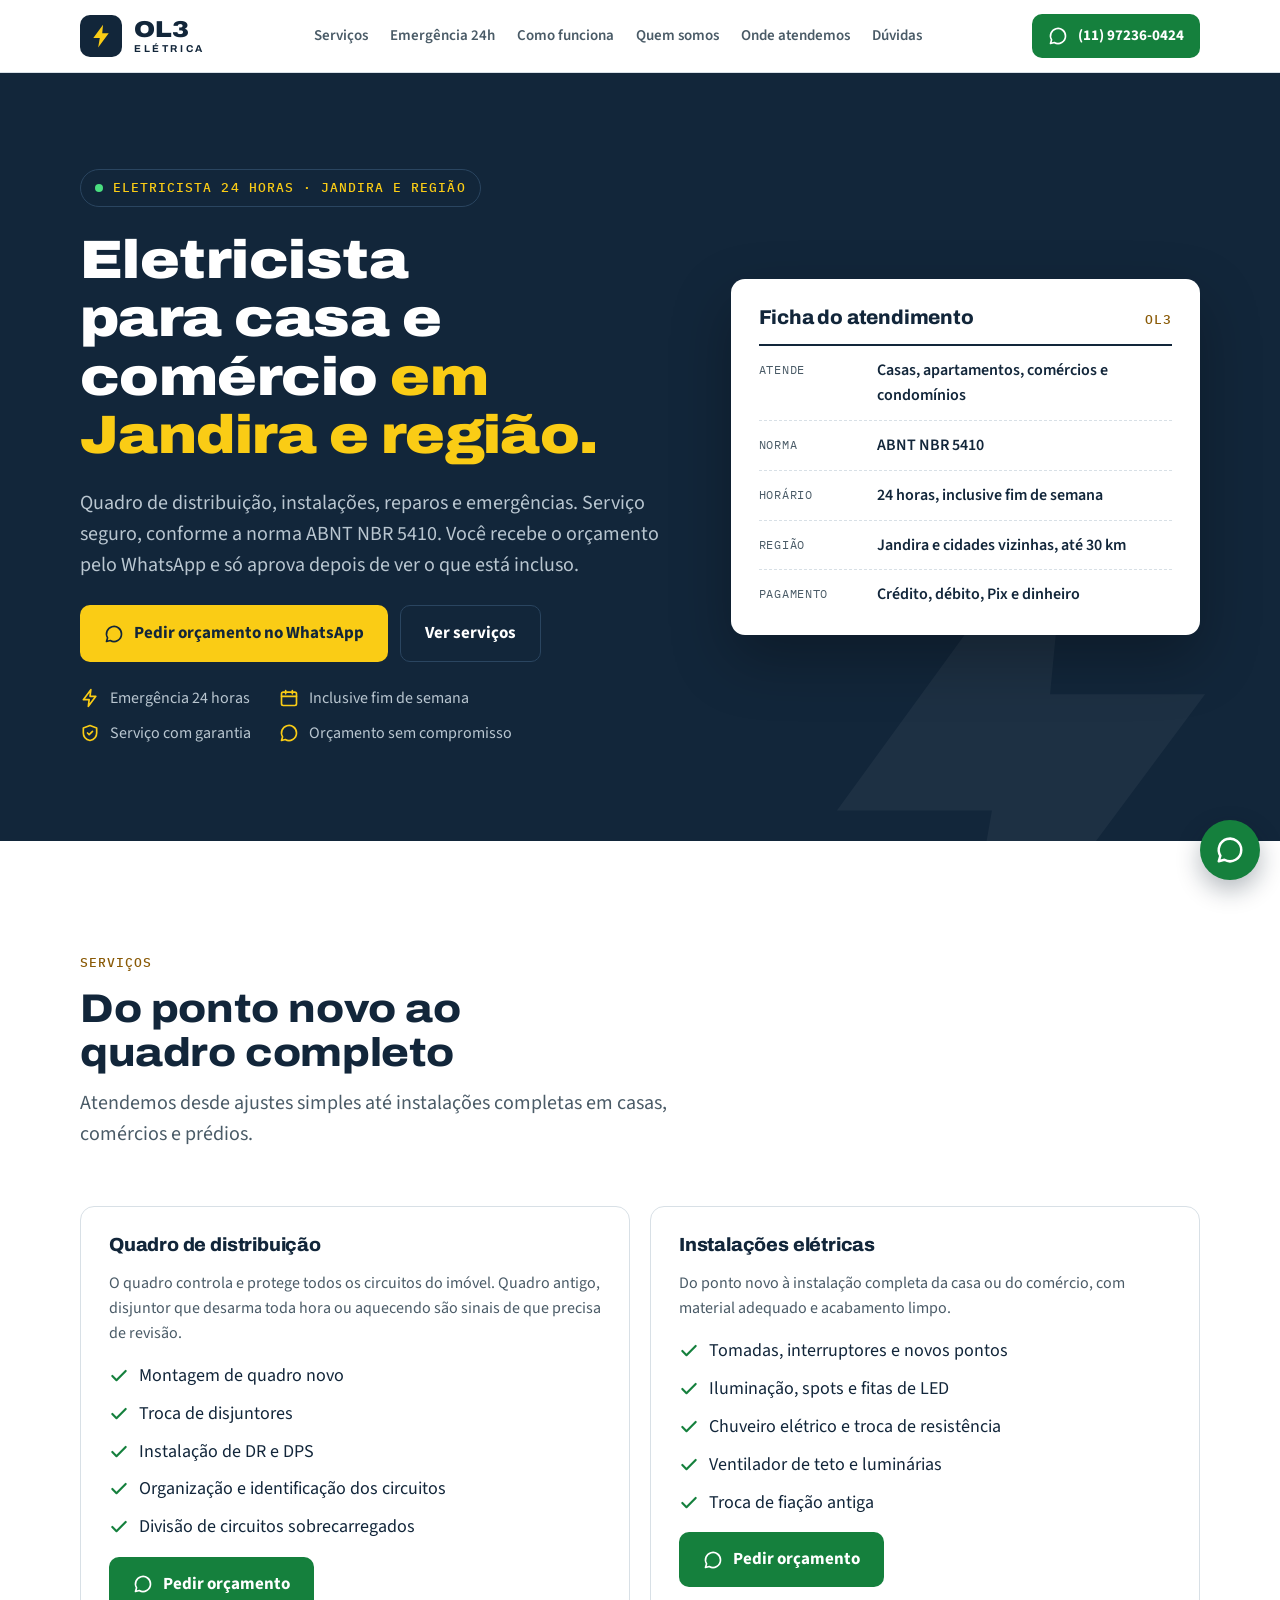
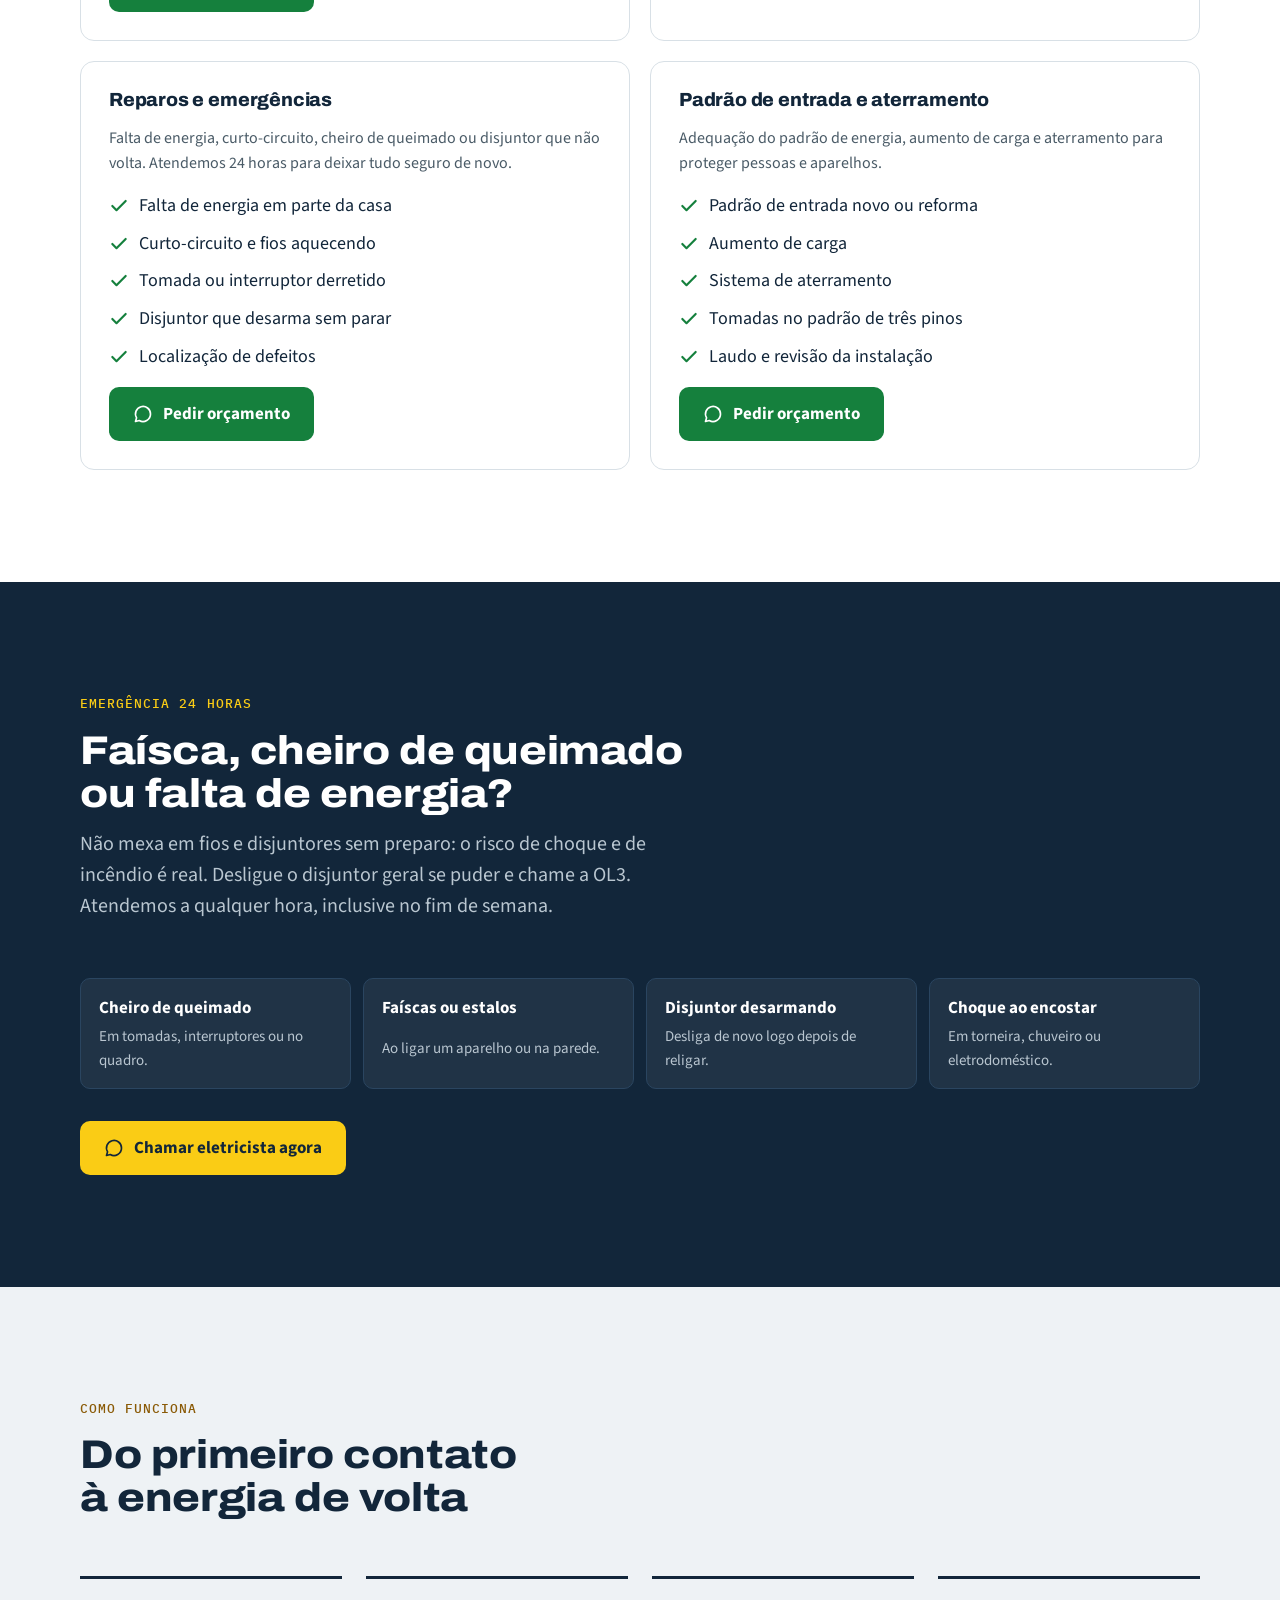
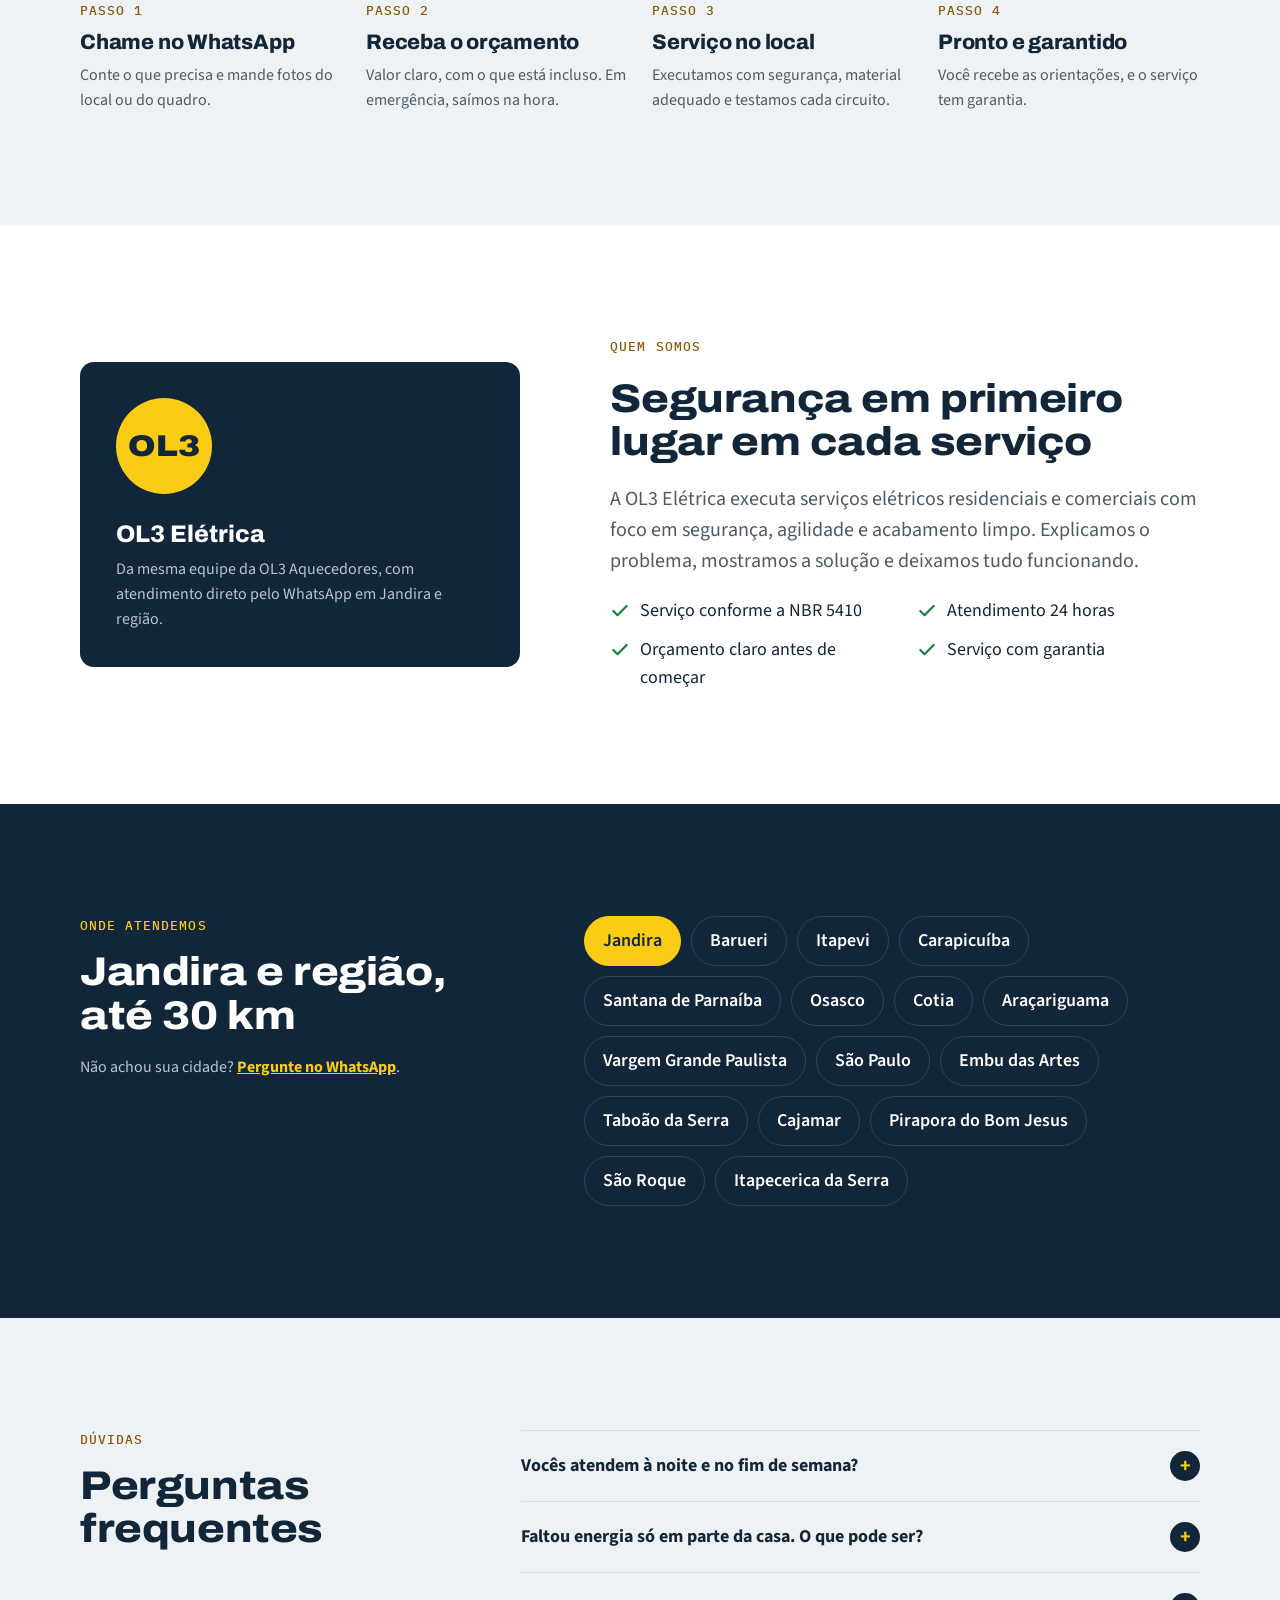
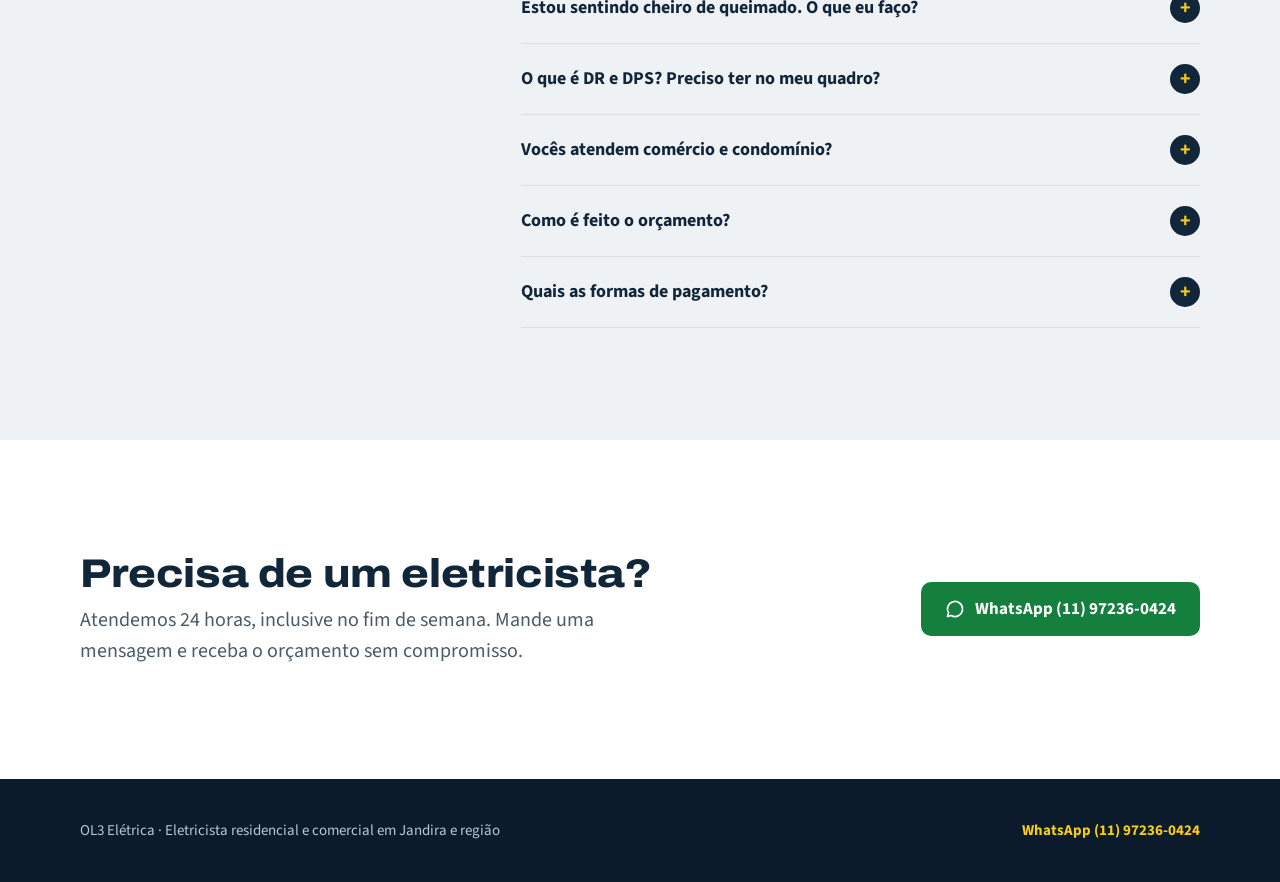
==== index.html @ 916d2ab7 "Site da OL3 Elétrica: página de vendas e páginas por cidade Site estático gerado por scripts/gerar_s" ====
<!doctype html>
<html lang="pt-BR">
<head>
<meta charset="utf-8">
<meta name="viewport" content="width=device-width, initial-scale=1, viewport-fit=cover">
<title>Eletricista 24h em Jandira e Região | OL3 Elétrica</title>
<meta name="description" content="Eletricista em Jandira, Barueri, Itapevi, Osasco, Cotia e região. Quadro de distribuição, instalações, reparos e emergência 24h, inclusive fim de semana. Orçamento no WhatsApp.">
<link rel="canonical" href="https://ol3-eletrica.vercel.app/">
<meta property="og:title" content="OL3 Elétrica: eletricista 24h em Jandira e região">
<meta property="og:description" content="Eletricista em Jandira, Barueri, Itapevi, Osasco, Cotia e região. Quadro de distribuição, instalações, reparos e emergência 24h, inclusive fim de semana. Orçamento no WhatsApp.">
<meta property="og:type" content="website">
<meta property="og:url" content="https://ol3-eletrica.vercel.app/">
<meta property="og:image" content="https://ol3-eletrica.vercel.app/assets/og-image.jpg">
<meta property="og:image:width" content="1200">
<meta property="og:image:height" content="630">
<meta property="og:image:alt" content="OL3 Elétrica: eletricista 24 horas em Jandira e região">
<meta property="og:locale" content="pt_BR">
<meta property="og:site_name" content="OL3 Elétrica">
<meta name="twitter:card" content="summary_large_image">
<meta name="theme-color" content="#12263A">
<link rel="icon" href="favicon.svg" type="image/svg+xml">
<link rel="preconnect" href="https://fonts.googleapis.com">
<link rel="preconnect" href="https://fonts.gstatic.com" crossorigin>
<link rel="stylesheet" href="https://fonts.googleapis.com/css2?family=Archivo:wdth,wght@100,700;100,800;100,900;112,800;112,900&amp;family=IBM+Plex+Mono:wght@500&amp;family=Source+Sans+3:wght@400;600;700&amp;display=swap">
<link rel="stylesheet" href="assets/site.css">
<script type="application/ld+json">
{
  "@context": "https://schema.org",
  "@type": "Electrician",
  "@id": "https://ol3-eletrica.vercel.app/#empresa",
  "name": "OL3 Elétrica",
  "description": "Eletricista 24 horas em Jandira e região: quadro de distribuição, instalações, reparos, padrão de entrada e aterramento, conforme a ABNT NBR 5410.",
  "url": "https://ol3-eletrica.vercel.app/",
  "logo": "https://ol3-eletrica.vercel.app/favicon.svg",
  "image": "https://ol3-eletrica.vercel.app/assets/og-image.jpg",
  "telephone": "+55-11-97236-0424",
  "address": {
    "@type": "PostalAddress",
    "addressLocality": "Jandira",
    "addressRegion": "SP",
    "addressCountry": "BR"
  },
  "areaServed": [
    {
      "@type": "City",
      "name": "Jandira"
    },
    {
      "@type": "City",
      "name": "Barueri"
    },
    {
      "@type": "City",
      "name": "Itapevi"
    },
    {
      "@type": "City",
      "name": "Carapicuíba"
    },
    {
      "@type": "City",
      "name": "Santana de Parnaíba"
    },
    {
      "@type": "City",
      "name": "Osasco"
    },
    {
      "@type": "City",
      "name": "Cotia"
    },
    {
      "@type": "City",
      "name": "Araçariguama"
    },
    {
      "@type": "City",
      "name": "Vargem Grande Paulista"
    },
    {
      "@type": "City",
      "name": "São Paulo"
    },
    {
      "@type": "City",
      "name": "Embu das Artes"
    },
    {
      "@type": "City",
      "name": "Taboão da Serra"
    },
    {
      "@type": "City",
      "name": "Cajamar"
    },
    {
      "@type": "City",
      "name": "Pirapora do Bom Jesus"
    },
    {
      "@type": "City",
      "name": "São Roque"
    },
    {
      "@type": "City",
      "name": "Itapecerica da Serra"
    }
  ],
  "paymentAccepted": "Cartão de crédito, cartão de débito, Pix, dinheiro",
  "openingHoursSpecification": {
    "@type": "OpeningHoursSpecification",
    "dayOfWeek": [
      "Monday",
      "Tuesday",
      "Wednesday",
      "Thursday",
      "Friday",
      "Saturday",
      "Sunday"
    ],
    "opens": "00:00",
    "closes": "23:59"
  },
  "contactPoint": {
    "@type": "ContactPoint",
    "telephone": "+55-11-97236-0424",
    "contactType": "customer service",
    "availableLanguage": "Portuguese",
    "contactOption": "WhatsApp"
  },
  "makesOffer": [
    {
      "@type": "Offer",
      "itemOffered": {
        "@type": "Service",
        "name": "Quadro de distribuição"
      }
    },
    {
      "@type": "Offer",
      "itemOffered": {
        "@type": "Service",
        "name": "Instalações elétricas"
      }
    },
    {
      "@type": "Offer",
      "itemOffered": {
        "@type": "Service",
        "name": "Reparos e emergências"
      }
    },
    {
      "@type": "Offer",
      "itemOffered": {
        "@type": "Service",
        "name": "Padrão de entrada e aterramento"
      }
    }
  ]
}
</script>
<script type="application/ld+json">
{
  "@context": "https://schema.org",
  "@type": "FAQPage",
  "mainEntity": [
    {
      "@type": "Question",
      "name": "Vocês atendem à noite e no fim de semana?",
      "acceptedAnswer": {
        "@type": "Answer",
        "text": "Sim. Atendemos 24 horas, inclusive no fim de semana. Em emergência, chame no WhatsApp e conte o que aconteceu."
      }
    },
    {
      "@type": "Question",
      "name": "Faltou energia só em parte da casa. O que pode ser?",
      "acceptedAnswer": {
        "@type": "Answer",
        "text": "Normalmente é um disjuntor desarmado, um DR atuando ou um defeito no circuito. Confira o quadro. Se o disjuntor desarmar de novo ao religar, não insista: há um problema no circuito e é hora de chamar um eletricista."
      }
    },
    {
      "@type": "Question",
      "name": "Estou sentindo cheiro de queimado. O que eu faço?",
      "acceptedAnswer": {
        "@type": "Answer",
        "text": "Desligue o disjuntor do circuito (ou o geral, se não souber qual é), não mexa em fios e chame um eletricista. Cheiro de queimado indica aquecimento e risco de incêndio."
      }
    },
    {
      "@type": "Question",
      "name": "O que é DR e DPS? Preciso ter no meu quadro?",
      "acceptedAnswer": {
        "@type": "Answer",
        "text": "O DR desliga o circuito quando há fuga de corrente e protege as pessoas contra choque. O DPS protege os aparelhos contra surtos, como os causados por raios. A norma NBR 5410 exige o DR nas áreas molhadas, e os dois são recomendados para toda casa."
      }
    },
    {
      "@type": "Question",
      "name": "Vocês atendem comércio e condomínio?",
      "acceptedAnswer": {
        "@type": "Answer",
        "text": "Sim. Atendemos casas, apartamentos, lojas, escritórios e áreas comuns de condomínios."
      }
    },
    {
      "@type": "Question",
      "name": "Como é feito o orçamento?",
      "acceptedAnswer": {
        "@type": "Answer",
        "text": "Pelo WhatsApp. Conte o que precisa e mande fotos do local ou do quadro. Para serviços maiores, agendamos uma visita. Você só aprova depois de ver o que está incluso."
      }
    },
    {
      "@type": "Question",
      "name": "Quais as formas de pagamento?",
      "acceptedAnswer": {
        "@type": "Answer",
        "text": "Cartão de crédito, cartão de débito, Pix e dinheiro."
      }
    }
  ]
}
</script>
</head>
<body>

<svg width="0" height="0" style="position:absolute" aria-hidden="true">
  <defs>
    <symbol id="i-wa" viewBox="0 0 24 24"><path d="M21 12a9 9 0 0 1-13.5 7.8L3 21l1.3-4.4A9 9 0 1 1 21 12z" fill="none" stroke="currentColor" stroke-width="2" stroke-linecap="round" stroke-linejoin="round"/></symbol>
    <symbol id="i-check" viewBox="0 0 24 24"><path d="M20 6 9 17l-5-5" fill="none" stroke="#15803D" stroke-width="2.6" stroke-linecap="round" stroke-linejoin="round"/></symbol>
    <symbol id="i-logo" viewBox="0 0 64 64"><path d="M37 4 13 37h16l-4 23 26-35H35z" fill="#FACC15"/></symbol>
    <symbol id="i-bolt" viewBox="0 0 24 24"><path d="M13 2 4 14h7l-1 8 9-12h-7z" fill="none" stroke="currentColor" stroke-width="2" stroke-linecap="round" stroke-linejoin="round"/></symbol>
    <symbol id="i-cal" viewBox="0 0 24 24"><g fill="none" stroke="currentColor" stroke-width="2" stroke-linecap="round" stroke-linejoin="round"><rect x="3" y="5" width="18" height="16" rx="2"/><path d="M3 10h18M8 3v4M16 3v4"/></g></symbol>
    <symbol id="i-shield" viewBox="0 0 24 24"><g fill="none" stroke="currentColor" stroke-width="2" stroke-linecap="round" stroke-linejoin="round"><path d="M12 3l8 3v6c0 5-3.5 8-8 9-4.5-1-8-4-8-9V6z"/><path d="m9 12 2 2 4-4"/></g></symbol>
    <symbol id="i-alert" viewBox="0 0 24 24"><g fill="none" stroke="currentColor" stroke-width="2" stroke-linecap="round" stroke-linejoin="round"><path d="M10.3 3.9 1.8 18a2 2 0 0 0 1.7 3h17a2 2 0 0 0 1.7-3L13.7 3.9a2 2 0 0 0-3.4 0z"/><path d="M12 9v4M12 17h.01"/></g></symbol>
  </defs>
</svg>

<header class="top">
  <div class="wrap top-bar">
    <a class="brand" href="#inicio" aria-label="OL3 Elétrica, início">
      <span class="brand-mark"><svg width="26" height="26" aria-hidden="true"><use href="#i-logo"/></svg></span>
      <span class="brand-name"><b>OL3</b><small>ELÉTRICA</small></span>
    </a>
    <nav class="nav" aria-label="Principal">
      <a href="#servicos">Serviços</a>
      <a href="#emergencia">Emergência 24h</a>
      <a href="#como-funciona">Como funciona</a>
      <a href="#quem-somos">Quem somos</a>
      <a href="#regioes">Onde atendemos</a>
      <a href="#duvidas">Dúvidas</a>
    </nav>
    <a class="btn btn--whats" href="https://wa.me/5511972360424?text=Ol%C3%A1%21%20Vim%20pelo%20site%20e%20preciso%20de%20um%20eletricista." aria-label="WhatsApp (11) 97236-0424">
      <svg width="20" height="20" aria-hidden="true"><use href="#i-wa"/></svg><span>(11) 97236-0424</span>
    </a>
  </div>
  <nav class="subnav" aria-label="Seções">
    <div class="wrap">
      <a href="#servicos">Serviços</a>
      <a href="#emergencia">Emergência 24h</a>
      <a href="#como-funciona">Como funciona</a>
      <a href="#quem-somos">Quem somos</a>
      <a href="#regioes">Onde atendemos</a>
      <a href="#duvidas">Dúvidas</a>
    </div>
  </nav>
</header>

<main>

<section id="inicio" class="hero">
  <svg class="hero-flame" viewBox="0 0 64 64" aria-hidden="true"><path d="M37 4 13 37h16l-4 23 26-35H35z"/></svg>
  <div class="wrap hero-grid">
    <div class="hero-copy">
      <span class="status"><i aria-hidden="true"></i>Eletricista 24 horas · Jandira e região</span>
      <h1>Eletricista para casa e comércio <em>em Jandira e região.</em></h1>
      <p class="lead">Quadro de distribuição, instalações, reparos e emergências. Serviço seguro, conforme a norma ABNT NBR 5410. Você recebe o orçamento pelo WhatsApp e só aprova depois de ver o que está incluso.</p>
      <div class="actions">
        <a class="btn btn--flame" href="https://wa.me/5511972360424?text=Ol%C3%A1%21%20Vim%20pelo%20site%20e%20preciso%20de%20um%20eletricista."><svg width="20" height="20" aria-hidden="true"><use href="#i-wa"/></svg>Pedir orçamento no WhatsApp</a>
        <a class="btn btn--ghost" href="#servicos">Ver serviços</a>
      </div>
      <ul class="proof">
        <li><svg width="20" height="20" aria-hidden="true"><use href="#i-bolt"/></svg>Emergência 24 horas</li>
        <li><svg width="20" height="20" aria-hidden="true"><use href="#i-cal"/></svg>Inclusive fim de semana</li>
        <li><svg width="20" height="20" aria-hidden="true"><use href="#i-shield"/></svg>Serviço com garantia</li>
        <li><svg width="20" height="20" aria-hidden="true"><use href="#i-wa"/></svg>Orçamento sem compromisso</li>
      </ul>
    </div>
    <aside class="sheet" aria-label="Resumo do atendimento">
      <div class="sheet-title"><h2>Ficha do atendimento</h2><span class="label">OL3</span></div>
      <dl>
        <div class="row"><dt>Atende</dt><dd>Casas, apartamentos, comércios e condomínios</dd></div>
        <div class="row"><dt>Norma</dt><dd>ABNT NBR 5410</dd></div>
        <div class="row"><dt>Horário</dt><dd>24 horas, inclusive fim de semana</dd></div>
        <div class="row"><dt>Região</dt><dd>Jandira e cidades vizinhas, até 30 km</dd></div>
        <div class="row"><dt>Pagamento</dt><dd>Crédito, débito, Pix e dinheiro</dd></div>
      </dl>
    </aside>
  </div>
</section>

<section id="servicos" class="band">
  <div class="wrap">
    <div class="head">
      <span class="label">Serviços</span>
      <h2>Do ponto novo ao quadro completo</h2>
      <p class="lead">Atendemos desde ajustes simples até instalações completas em casas, comércios e prédios.</p>
    </div>
    <div class="grid2">
      <article class="panel" id="quadro">
        <h3>Quadro de distribuição</h3>
        <p class="muted">O quadro controla e protege todos os circuitos do imóvel. Quadro antigo, disjuntor que desarma toda hora ou aquecendo são sinais de que precisa de revisão.</p>
        <ul class="list">
          <li><svg width="20" height="20" aria-hidden="true"><use href="#i-check"/></svg>Montagem de quadro novo</li>
          <li><svg width="20" height="20" aria-hidden="true"><use href="#i-check"/></svg>Troca de disjuntores</li>
          <li><svg width="20" height="20" aria-hidden="true"><use href="#i-check"/></svg>Instalação de DR e DPS</li>
          <li><svg width="20" height="20" aria-hidden="true"><use href="#i-check"/></svg>Organização e identificação dos circuitos</li>
          <li><svg width="20" height="20" aria-hidden="true"><use href="#i-check"/></svg>Divisão de circuitos sobrecarregados</li>
        </ul>
        <a class="btn btn--whats" href="https://wa.me/5511972360424?text=Ol%C3%A1%21%20Quero%20um%20or%C3%A7amento%20para%20quadro%20de%20distribui%C3%A7%C3%A3o."><svg width="20" height="20" aria-hidden="true"><use href="#i-wa"/></svg>Pedir orçamento</a>
      </article>
      <article class="panel" id="instalacoes">
        <h3>Instalações elétricas</h3>
        <p class="muted">Do ponto novo à instalação completa da casa ou do comércio, com material adequado e acabamento limpo.</p>
        <ul class="list">
          <li><svg width="20" height="20" aria-hidden="true"><use href="#i-check"/></svg>Tomadas, interruptores e novos pontos</li>
          <li><svg width="20" height="20" aria-hidden="true"><use href="#i-check"/></svg>Iluminação, spots e fitas de LED</li>
          <li><svg width="20" height="20" aria-hidden="true"><use href="#i-check"/></svg>Chuveiro elétrico e troca de resistência</li>
          <li><svg width="20" height="20" aria-hidden="true"><use href="#i-check"/></svg>Ventilador de teto e luminárias</li>
          <li><svg width="20" height="20" aria-hidden="true"><use href="#i-check"/></svg>Troca de fiação antiga</li>
        </ul>
        <a class="btn btn--whats" href="https://wa.me/5511972360424?text=Ol%C3%A1%21%20Quero%20um%20or%C3%A7amento%20de%20instala%C3%A7%C3%A3o%20el%C3%A9trica."><svg width="20" height="20" aria-hidden="true"><use href="#i-wa"/></svg>Pedir orçamento</a>
      </article>
      <article class="panel" id="reparos">
        <h3>Reparos e emergências</h3>
        <p class="muted">Falta de energia, curto-circuito, cheiro de queimado ou disjuntor que não volta. Atendemos 24 horas para deixar tudo seguro de novo.</p>
        <ul class="list">
          <li><svg width="20" height="20" aria-hidden="true"><use href="#i-check"/></svg>Falta de energia em parte da casa</li>
          <li><svg width="20" height="20" aria-hidden="true"><use href="#i-check"/></svg>Curto-circuito e fios aquecendo</li>
          <li><svg width="20" height="20" aria-hidden="true"><use href="#i-check"/></svg>Tomada ou interruptor derretido</li>
          <li><svg width="20" height="20" aria-hidden="true"><use href="#i-check"/></svg>Disjuntor que desarma sem parar</li>
          <li><svg width="20" height="20" aria-hidden="true"><use href="#i-check"/></svg>Localização de defeitos</li>
        </ul>
        <a class="btn btn--whats" href="https://wa.me/5511972360424?text=Ol%C3%A1%21%20Preciso%20de%20um%20eletricista%20para%20um%20reparo."><svg width="20" height="20" aria-hidden="true"><use href="#i-wa"/></svg>Pedir orçamento</a>
      </article>
      <article class="panel" id="padrao">
        <h3>Padrão de entrada e aterramento</h3>
        <p class="muted">Adequação do padrão de energia, aumento de carga e aterramento para proteger pessoas e aparelhos.</p>
        <ul class="list">
          <li><svg width="20" height="20" aria-hidden="true"><use href="#i-check"/></svg>Padrão de entrada novo ou reforma</li>
          <li><svg width="20" height="20" aria-hidden="true"><use href="#i-check"/></svg>Aumento de carga</li>
          <li><svg width="20" height="20" aria-hidden="true"><use href="#i-check"/></svg>Sistema de aterramento</li>
          <li><svg width="20" height="20" aria-hidden="true"><use href="#i-check"/></svg>Tomadas no padrão de três pinos</li>
          <li><svg width="20" height="20" aria-hidden="true"><use href="#i-check"/></svg>Laudo e revisão da instalação</li>
        </ul>
        <a class="btn btn--whats" href="https://wa.me/5511972360424?text=Ol%C3%A1%21%20Quero%20um%20or%C3%A7amento%20para%20padr%C3%A3o%20de%20entrada%20ou%20aterramento."><svg width="20" height="20" aria-hidden="true"><use href="#i-wa"/></svg>Pedir orçamento</a>
      </article>
    </div>
  </div>
</section>

<section id="emergencia" class="band band--dark">
  <div class="wrap">
    <div class="head">
      <span class="label">Emergência 24 horas</span>
      <h2>Faísca, cheiro de queimado ou falta de energia?</h2>
      <p class="lead lead--dark">Não mexa em fios e disjuntores sem preparo: o risco de choque e de incêndio é real. Desligue o disjuntor geral se puder e chame a OL3. Atendemos a qualquer hora, inclusive no fim de semana.</p>
    </div>
    <ul class="symptoms symptoms--dark">
      <li class="symptom"><b>Cheiro de queimado</b><span>Em tomadas, interruptores ou no quadro.</span></li>
      <li class="symptom"><b>Faíscas ou estalos</b><span>Ao ligar um aparelho ou na parede.</span></li>
      <li class="symptom"><b>Disjuntor desarmando</b><span>Desliga de novo logo depois de religar.</span></li>
      <li class="symptom"><b>Choque ao encostar</b><span>Em torneira, chuveiro ou eletrodoméstico.</span></li>
    </ul>
    <div class="actions" style="margin-top:32px">
      <a class="btn btn--flame" href="https://wa.me/5511972360424?text=Ol%C3%A1%21%20Estou%20com%20uma%20emerg%C3%AAncia%20el%C3%A9trica%20e%20preciso%20de%20atendimento."><svg width="20" height="20" aria-hidden="true"><use href="#i-wa"/></svg>Chamar eletricista agora</a>
    </div>
  </div>
</section>

<section id="como-funciona" class="band band--mist">
  <div class="wrap">
    <div class="head">
      <span class="label">Como funciona</span>
      <h2>Do primeiro contato à energia de volta</h2>
    </div>
    <ol class="steps">
      <li class="step"><h3>Chame no WhatsApp</h3><p>Conte o que precisa e mande fotos do local ou do quadro.</p></li>
      <li class="step"><h3>Receba o orçamento</h3><p>Valor claro, com o que está incluso. Em emergência, saímos na hora.</p></li>
      <li class="step"><h3>Serviço no local</h3><p>Executamos com segurança, material adequado e testamos cada circuito.</p></li>
      <li class="step"><h3>Pronto e garantido</h3><p>Você recebe as orientações, e o serviço tem garantia.</p></li>
    </ol>
  </div>
</section>

<section id="quem-somos" class="band">
  <div class="wrap about">
    <div class="badge-card">
      <span class="monogram" aria-hidden="true">OL3</span>
      <p><strong>OL3 Elétrica</strong>Da mesma equipe da OL3 Aquecedores, com atendimento direto pelo WhatsApp em Jandira e região.</p>
    </div>
    <div class="about-copy">
      <span class="label">Quem somos</span>
      <h2>Segurança em primeiro lugar em cada serviço</h2>
      <p class="lead">A OL3 Elétrica executa serviços elétricos residenciais e comerciais com foco em segurança, agilidade e acabamento limpo. Explicamos o problema, mostramos a solução e deixamos tudo funcionando.</p>
      <ul class="checks">
        <li><svg width="20" height="20" aria-hidden="true"><use href="#i-check"/></svg>Serviço conforme a NBR 5410</li>
        <li><svg width="20" height="20" aria-hidden="true"><use href="#i-check"/></svg>Atendimento 24 horas</li>
        <li><svg width="20" height="20" aria-hidden="true"><use href="#i-check"/></svg>Orçamento claro antes de começar</li>
        <li><svg width="20" height="20" aria-hidden="true"><use href="#i-check"/></svg>Serviço com garantia</li>
      </ul>
    </div>
  </div>
</section>

<section id="regioes" class="band band--dark">
  <div class="wrap regions">
    <div>
      <div class="head">
        <span class="label">Onde atendemos</span>
        <h2>Jandira e região, até 30 km</h2>
      </div>
      <p class="muted">Não achou sua cidade? <a href="https://wa.me/5511972360424?text=Ol%C3%A1%21%20Voc%C3%AAs%20atendem%20na%20minha%20cidade%3F">Pergunte no WhatsApp</a>.</p>
    </div>
    <ul class="cities">
      <li><a href="eletricista-jandira/">Jandira</a></li>
      <li><a href="eletricista-barueri/">Barueri</a></li>
      <li><a href="eletricista-itapevi/">Itapevi</a></li>
      <li><a href="eletricista-carapicuiba/">Carapicuíba</a></li>
      <li><a href="eletricista-santana-de-parnaiba/">Santana de Parnaíba</a></li>
      <li><a href="eletricista-osasco/">Osasco</a></li>
      <li><a href="eletricista-cotia/">Cotia</a></li>
      <li>Araçariguama</li>
      <li>Vargem Grande Paulista</li>
      <li><a href="eletricista-sao-paulo/">São Paulo</a></li>
      <li>Embu das Artes</li>
      <li>Taboão da Serra</li>
      <li>Cajamar</li>
      <li>Pirapora do Bom Jesus</li>
      <li>São Roque</li>
      <li>Itapecerica da Serra</li>
    </ul>
  </div>
</section>

<section id="duvidas" class="band band--mist">
  <div class="wrap faq">
    <div class="head">
      <span class="label">Dúvidas</span>
      <h2>Perguntas frequentes</h2>
    </div>
    <div class="qa">
      <details><summary>Vocês atendem à noite e no fim de semana?</summary><p>Sim. Atendemos 24 horas, inclusive no fim de semana. Em emergência, chame no WhatsApp e conte o que aconteceu.</p></details>
      <details><summary>Faltou energia só em parte da casa. O que pode ser?</summary><p>Normalmente é um disjuntor desarmado, um DR atuando ou um defeito no circuito. Confira o quadro. Se o disjuntor desarmar de novo ao religar, não insista: há um problema no circuito e é hora de chamar um eletricista.</p></details>
      <details><summary>Estou sentindo cheiro de queimado. O que eu faço?</summary><p>Desligue o disjuntor do circuito (ou o geral, se não souber qual é), não mexa em fios e chame um eletricista. Cheiro de queimado indica aquecimento e risco de incêndio.</p></details>
      <details><summary>O que é DR e DPS? Preciso ter no meu quadro?</summary><p>O DR desliga o circuito quando há fuga de corrente e protege as pessoas contra choque. O DPS protege os aparelhos contra surtos, como os causados por raios. A norma NBR 5410 exige o DR nas áreas molhadas, e os dois são recomendados para toda casa.</p></details>
      <details><summary>Vocês atendem comércio e condomínio?</summary><p>Sim. Atendemos casas, apartamentos, lojas, escritórios e áreas comuns de condomínios.</p></details>
      <details><summary>Como é feito o orçamento?</summary><p>Pelo WhatsApp. Conte o que precisa e mande fotos do local ou do quadro. Para serviços maiores, agendamos uma visita. Você só aprova depois de ver o que está incluso.</p></details>
      <details><summary>Quais as formas de pagamento?</summary><p>Cartão de crédito, cartão de débito, Pix e dinheiro.</p></details>
    </div>
  </div>
</section>

<section class="band">
  <div class="wrap cta">
    <div>
      <h2>Precisa de um eletricista?</h2>
      <p class="lead">Atendemos 24 horas, inclusive no fim de semana. Mande uma mensagem e receba o orçamento sem compromisso.</p>
    </div>
    <a class="btn btn--whats" href="https://wa.me/5511972360424?text=Ol%C3%A1%21%20Vim%20pelo%20site%20e%20preciso%20de%20um%20eletricista."><svg width="20" height="20" aria-hidden="true"><use href="#i-wa"/></svg>WhatsApp (11) 97236-0424</a>
  </div>
</section>

</main>

<footer>
  <div class="wrap foot">
    <span>OL3 Elétrica · Eletricista residencial e comercial em Jandira e região</span>
    <a href="https://wa.me/5511972360424">WhatsApp (11) 97236-0424</a>
  </div>
</footer>

<a class="float" href="https://wa.me/5511972360424?text=Ol%C3%A1%21%20Vim%20pelo%20site%20e%20preciso%20de%20um%20eletricista." aria-label="Falar com a OL3 Elétrica no WhatsApp"><svg width="30" height="30" aria-hidden="true"><use href="#i-wa"/></svg></a>
<div class="mbar"><a class="btn btn--whats" href="https://wa.me/5511972360424?text=Ol%C3%A1%21%20Vim%20pelo%20site%20e%20preciso%20de%20um%20eletricista."><svg width="20" height="20" aria-hidden="true"><use href="#i-wa"/></svg>Chamar eletricista no WhatsApp · 24h</a></div>
<script defer src="/_vercel/insights/script.js"></script>
<script defer src="/assets/medicao.js"></script>
</body>
</html>
---- assets/site.css ----
/* OL3 Elétrica: mesmo sistema visual da OL3 Aquecedores ("ordem de serviço"), com o raio como marca. */
:root{
  --navy:#12263A;      /* brand, headings, dark bands */
  --navy-deep:#0B1B2B; /* emergency strip, footer */
  --flame:#FACC15;     /* brand accent, used sparingly */
  --flame-ink:#8A5A06; /* accent as text on light */
  --whats:#15803D;     /* WhatsApp actions only */
  --paper:#FFFFFF;
  --mist:#EEF2F5;      /* navy-biased neutral surface */
  --ink:#12263A;
  --ink-2:#4A5B67;
  --line:#D8E0E6;
  --on-dark:#FFFFFF;
  --on-dark-2:#B9C6D0;
  --line-dark:#2A4560;
  --live:#4ADE80;       /* "online" indicator on dark */

  --f-display:'Archivo','Arial Narrow',system-ui,sans-serif;
  --f-body:'Source Sans 3',system-ui,-apple-system,'Segoe UI',sans-serif;
  --f-mono:'IBM Plex Mono',ui-monospace,'SFMono-Regular',Menlo,monospace;

  --s-1:clamp(34px,4.6vw,54px);
  --s-2:clamp(28px,3.4vw,40px);
  --s-3:21px;
  --s-body:18px;
  --s-label:13px;

  --max:1160px;
  --radius:14px;
  color-scheme:light;
}
*{box-sizing:border-box}
html{scroll-behavior:smooth;scroll-padding-top:96px}
@media (prefers-reduced-motion:reduce){html{scroll-behavior:auto}*{transition:none!important}}
body{margin:0;background:var(--paper);color:var(--ink);font-family:var(--f-body);font-size:var(--s-body);line-height:1.55;-webkit-font-smoothing:antialiased}
body::before{content:"";position:fixed;inset:0 0 auto;height:env(safe-area-inset-top,0px);z-index:60;background:var(--paper)}
img{max-width:100%;display:block}
a{color:inherit}
:focus-visible{outline:3px solid var(--flame);outline-offset:3px;border-radius:6px}
h1,h2,h3{font-family:var(--f-display);font-weight:800;line-height:1.08;margin:0;text-wrap:balance;letter-spacing:-0.01em}
h1{font-size:var(--s-1);font-stretch:112%;font-weight:900}
h2{font-size:var(--s-2);font-stretch:112%}
h3{font-size:var(--s-3)}
p{margin:0}
ul,ol{margin:0;padding:0;list-style:none}

.wrap{max-width:var(--max);margin:0 auto;padding-left:max(20px,env(safe-area-inset-left,0px));padding-right:max(20px,env(safe-area-inset-right,0px))}
.band{padding-block:clamp(64px,9vw,112px)}
.band--mist{background:var(--mist)}
.band--dark{background:var(--navy);color:var(--on-dark)}
.label{font-family:var(--f-mono);font-size:var(--s-label);font-weight:500;letter-spacing:.08em;text-transform:uppercase;color:var(--flame-ink)}
.band--dark .label,.hero .label{color:var(--flame)}
.lead{font-size:20px;color:var(--ink-2);max-width:60ch}
.head{display:grid;gap:14px;max-width:720px;margin-bottom:clamp(36px,5vw,56px)}

/* Buttons */
.btn{display:inline-flex;align-items:center;justify-content:center;gap:10px;min-height:52px;padding:14px 24px;border-radius:10px;font-weight:700;font-size:17px;text-decoration:none;transition:transform .15s ease,background-color .15s ease}
.btn:hover{transform:translateY(-1px)}
.btn svg{flex:none}
.btn--whats{background:var(--whats);color:var(--on-dark)}
.btn--whats:hover{background:#166534}
.btn--flame{background:var(--flame);color:var(--navy)}
.btn--ghost{border:1.5px solid var(--line-dark);color:var(--on-dark)}

/* Header */
.top{position:sticky;top:env(safe-area-inset-top,0px);z-index:50;background:var(--paper);border-bottom:1px solid var(--line)}
.top-bar{display:flex;align-items:center;justify-content:space-between;gap:20px;min-height:72px}
.brand{display:flex;align-items:center;gap:12px;text-decoration:none;flex:none}
.brand-mark{width:42px;height:42px;border-radius:10px;background:var(--navy);display:grid;place-items:center}
.brand-name{display:grid;line-height:1}
.brand-name b{font-family:var(--f-display);font-weight:900;font-stretch:112%;font-size:23px}
.brand-name small{font-family:var(--f-display);font-weight:700;font-size:10px;letter-spacing:.26em;margin-top:3px}
.nav{display:flex;align-items:center;gap:22px;font-size:15px;font-weight:600}
.nav a{text-decoration:none;padding:8px 0;color:var(--ink-2)}
.nav a:hover{color:var(--ink)}
.top .btn{min-height:44px;padding:10px 16px;font-size:15px}
.subnav{display:none}
@media (max-width:1060px){
  .nav{display:none}
  .subnav{display:block;border-top:1px solid var(--line);overflow-x:auto;scrollbar-width:none}
  .subnav::-webkit-scrollbar{display:none}
  .subnav .wrap{display:flex;gap:22px;min-height:44px;align-items:center;white-space:nowrap;font-size:15px;font-weight:600}
  .subnav a{text-decoration:none;color:var(--ink-2)}
}
@media (max-width:480px){.top .btn span{display:none}.top .btn{width:44px;padding:0}}

/* Hero */
.hero{position:relative;overflow:hidden;background:var(--navy);color:var(--on-dark);padding-block:clamp(56px,8vw,96px)}
.hero-flame{position:absolute;right:-4%;bottom:-30%;width:min(620px,80vw);height:auto;fill:var(--on-dark);opacity:.045;pointer-events:none}
.hero-grid{position:relative;display:grid;grid-template-columns:minmax(0,1.25fr) minmax(0,1fr);gap:clamp(36px,5vw,72px);align-items:center}
.hero-copy{display:grid;gap:24px;min-width:0}
.hero h1 em{font-style:normal;color:var(--flame)}
.hero .lead{color:var(--on-dark-2)}
.actions{display:flex;flex-wrap:wrap;gap:12px}
.sheet{background:var(--paper);color:var(--ink);border-radius:var(--radius);padding:28px;box-shadow:0 24px 60px rgba(0,0,0,.28);min-width:0}
.sheet-title{display:flex;justify-content:space-between;align-items:baseline;gap:12px;padding-bottom:14px;border-bottom:2px solid var(--navy)}
.sheet-title h2{font-size:20px;font-stretch:100%}
.sheet .label{color:var(--flame-ink)}
.sheet dl{margin:0;display:grid}
.sheet .row{display:grid;grid-template-columns:104px minmax(0,1fr);gap:14px;padding:12px 0;border-bottom:1px dashed var(--line)}
.sheet .row:last-child{border-bottom:0;padding-bottom:0}
.sheet dt{font-family:var(--f-mono);font-size:12px;letter-spacing:.06em;text-transform:uppercase;color:var(--ink-2);padding-top:3px}
.sheet dd{margin:0;font-weight:600;font-size:16px}
@media (max-width:880px){.hero-grid{grid-template-columns:1fr}}
@media (max-width:420px){.sheet{padding:22px}.sheet .row{grid-template-columns:1fr;gap:2px}}

/* Quem somos */
.about{display:grid;grid-template-columns:minmax(0,1fr) minmax(0,1.3fr);gap:clamp(36px,6vw,80px);align-items:center}
.badge-card{background:var(--navy);color:var(--on-dark);border-radius:var(--radius);padding:36px;display:grid;gap:22px;max-width:440px}
.monogram{width:96px;height:96px;border-radius:50%;background:var(--flame);color:var(--navy);display:grid;place-items:center;font-family:var(--f-display);font-weight:900;font-stretch:112%;font-size:38px}
.badge-card p{color:var(--on-dark-2);font-size:16px}
.badge-card strong{display:block;color:var(--on-dark);font-family:var(--f-display);font-size:24px;font-weight:800;margin-bottom:4px}
.about-copy{display:grid;gap:20px;min-width:0}
.checks{display:grid;grid-template-columns:repeat(2,minmax(0,1fr));gap:12px 24px}
.checks li,.list li{display:flex;gap:10px;align-items:flex-start}
.checks svg,.list svg{flex:none;margin-top:4px}
@media (max-width:820px){.about{grid-template-columns:1fr}.checks{grid-template-columns:1fr}}

/* Como funciona */
.steps{display:grid;grid-template-columns:repeat(4,minmax(0,1fr));gap:24px;counter-reset:step}
.step{display:grid;gap:10px;align-content:start;padding-top:22px;border-top:3px solid var(--navy)}
.step::before{counter-increment:step;content:"Passo " counter(step);font-family:var(--f-mono);font-size:var(--s-label);color:var(--flame-ink);font-weight:500;letter-spacing:.08em;text-transform:uppercase}
.step p{color:var(--ink-2);font-size:16px}
@media (max-width:900px){.steps{grid-template-columns:repeat(2,minmax(0,1fr));row-gap:36px}}
@media (max-width:520px){.steps{grid-template-columns:1fr}}

/* Serviços */
.service{display:grid;grid-template-columns:minmax(0,1fr) minmax(0,1fr);gap:clamp(28px,4vw,56px);align-items:start}
.service-copy{display:grid;gap:20px;min-width:0}
.panels{display:grid;gap:16px;min-width:0}
.panel{border:1px solid var(--line);border-radius:var(--radius);padding:28px;display:grid;gap:16px;background:var(--paper);min-width:0}
.panel h3{font-size:19px}
.muted{color:var(--ink-2);font-size:16px}
.list{display:grid;gap:10px}
.list--dash li{color:var(--ink-2)}
.note{border-left:4px solid var(--flame);background:var(--mist);padding:16px 18px;border-radius:0 10px 10px 0;font-size:16px;color:var(--ink-2)}
.note strong{color:var(--ink)}
.brands{font-size:16px;color:var(--ink-2)}
.brands b{color:var(--ink)}
@media (max-width:860px){.service{grid-template-columns:1fr}}

.symptoms-block{margin-top:clamp(40px,5vw,64px);display:grid;gap:18px}
.symptoms{display:grid;grid-template-columns:repeat(4,minmax(0,1fr));gap:12px}
.symptom{background:var(--paper);border-radius:10px;padding:16px 18px;display:grid;gap:4px}
.symptom b{font-size:17px}
.symptom span{color:var(--ink-2);font-size:15px}
@media (max-width:900px){.symptoms{grid-template-columns:repeat(2,minmax(0,1fr))}}
@media (max-width:520px){.symptoms{grid-template-columns:1fr}}

.alert{margin-top:clamp(36px,5vw,56px);background:var(--navy-deep);color:var(--on-dark);border-radius:var(--radius);padding:clamp(24px,4vw,36px);display:flex;flex-wrap:wrap;align-items:center;justify-content:space-between;gap:20px}
.alert div{display:grid;gap:6px;min-width:0;flex:1 1 360px}
.alert h3{font-size:clamp(22px,2.6vw,28px)}
.alert p{color:var(--on-dark-2)}

/* Onde atendemos */
.regions{display:grid;grid-template-columns:minmax(0,1fr) minmax(0,1.4fr);gap:clamp(28px,5vw,64px);align-items:start}
.regions .head{margin-bottom:18px}
.regions .muted{color:var(--on-dark-2)}
.regions .muted a{color:var(--flame);font-weight:700}
.cities{display:flex;flex-wrap:wrap;gap:10px}
.cities li{border:1px solid var(--line-dark);border-radius:999px;padding:10px 18px;font-weight:600}
.cities li:first-child{background:var(--flame);color:var(--navy);border-color:var(--flame)}
@media (max-width:860px){.regions{grid-template-columns:1fr}}

/* Clientes */
.quotes{display:grid;grid-template-columns:repeat(3,minmax(0,1fr));gap:24px}
.quote{margin:0;border-top:3px solid var(--flame);padding-top:20px;display:grid;gap:14px;align-content:start}
.quote blockquote{margin:0;font-size:18px}
.quote figcaption{font-family:var(--f-mono);font-size:var(--s-label);letter-spacing:.06em;text-transform:uppercase;color:var(--ink-2)}
@media (max-width:860px){.quotes{grid-template-columns:1fr}}

/* Dúvidas */
.faq{display:grid;grid-template-columns:minmax(0,1fr) minmax(0,1.8fr);gap:clamp(28px,5vw,64px);align-items:start}
.faq .head{margin-bottom:0}
.qa{border-top:1px solid var(--line);min-width:0}
.qa details{border-bottom:1px solid var(--line)}
.qa summary{cursor:pointer;list-style:none;display:flex;justify-content:space-between;align-items:center;gap:16px;padding:20px 0;font-weight:700;font-size:18px}
.qa summary::-webkit-details-marker{display:none}
.qa summary::after{content:"+";flex:none;width:30px;height:30px;border-radius:50%;background:var(--navy);color:var(--flame);display:grid;place-items:center;font-size:20px;line-height:1;transition:transform .2s}
.qa details[open] summary::after{transform:rotate(45deg)}
.qa details p{padding:0 0 22px;color:var(--ink-2);max-width:62ch}
@media (max-width:860px){.faq{grid-template-columns:1fr}}

/* CTA + rodapé */
.cta{display:flex;flex-wrap:wrap;align-items:center;justify-content:space-between;gap:24px}
.cta div{display:grid;gap:10px;flex:1 1 420px;min-width:0}
footer{background:var(--navy-deep);color:var(--on-dark-2);padding-block:40px calc(40px + env(safe-area-inset-bottom,0px));font-size:15px}
.foot{display:flex;flex-wrap:wrap;justify-content:space-between;gap:16px 32px;align-items:center}
footer a{color:var(--flame);font-weight:700;text-decoration:none}
.legal{font-family:var(--f-mono);font-size:12px;letter-spacing:.04em}

.float{position:fixed;right:calc(20px + env(safe-area-inset-right,0px));bottom:calc(20px + env(safe-area-inset-bottom,0px));z-index:55;width:60px;height:60px;border-radius:50%;background:var(--whats);color:var(--on-dark);display:grid;place-items:center;box-shadow:0 10px 24px rgba(11,27,43,.3)}

/* Links de cidades e trilha (páginas por cidade) */
.cities a{color:inherit;text-decoration:none;display:block}
.cities li:has(a){transition:border-color .15s ease}
.cities li:has(a):hover{border-color:var(--flame)}
.cities li:has(a:focus-visible){outline:3px solid var(--flame);outline-offset:2px}
.crumbs{font-size:15px;color:var(--on-dark-2)}
.crumbs a{color:var(--on-dark);text-decoration:none;font-weight:600}
.crumbs a:hover{text-decoration:underline}
.panel .btn{justify-self:start}

/* Status 24h, provas de confiança e barra de WhatsApp no celular */
.status{justify-self:start;display:inline-flex;align-items:center;gap:10px;padding:8px 14px;border:1px solid var(--line-dark);border-radius:999px;font-family:var(--f-mono);font-size:var(--s-label);font-weight:500;letter-spacing:.08em;text-transform:uppercase;color:var(--flame)}
.status i{position:relative;width:8px;height:8px;border-radius:50%;background:var(--live);flex:none}
.status i::after{content:"";position:absolute;inset:-4px;border-radius:50%;border:2px solid var(--live);opacity:0;animation:pulse 2s ease-out infinite}
@keyframes pulse{from{transform:scale(.6);opacity:.9}to{transform:scale(1.6);opacity:0}}
@media (prefers-reduced-motion:reduce){.status i::after{animation:none}}
.proof{display:grid;grid-template-columns:repeat(2,max-content);gap:10px 28px;color:var(--on-dark-2);font-size:16px}
.proof li{display:flex;align-items:center;gap:10px}
.proof svg{flex:none;color:var(--flame)}
@media (max-width:520px){.proof{grid-template-columns:1fr}}
.panel .muted b{color:var(--ink)}
.mbar{display:none}
@media (max-width:640px){
  .float{display:none}
  .mbar{display:block;position:fixed;left:0;right:0;bottom:0;z-index:55;background:var(--paper);border-top:1px solid var(--line);padding:10px max(16px,env(safe-area-inset-right,0px)) calc(10px + env(safe-area-inset-bottom,0px)) max(16px,env(safe-area-inset-left,0px))}
  .mbar .btn{width:100%}
  footer{padding-bottom:calc(112px + env(safe-area-inset-bottom,0px))}
}
@media (max-width:520px){.status{font-size:11px;letter-spacing:.04em;padding:7px 12px}}

/* OL3 Elétrica: grade de serviços e bloco de emergência */
.grid2{display:grid;grid-template-columns:repeat(2,minmax(0,1fr));gap:20px}
.grid2 .panel{align-content:start}
.grid2 .panel .btn{margin-top:auto}
@media (max-width:820px){.grid2{grid-template-columns:1fr}}
.lead--dark{color:var(--on-dark-2)}
.symptoms--dark .symptom{background:rgba(255,255,255,.06);border:1px solid var(--line-dark)}
.symptoms--dark .symptom span{color:var(--on-dark-2)}
.monogram{font-size:30px}
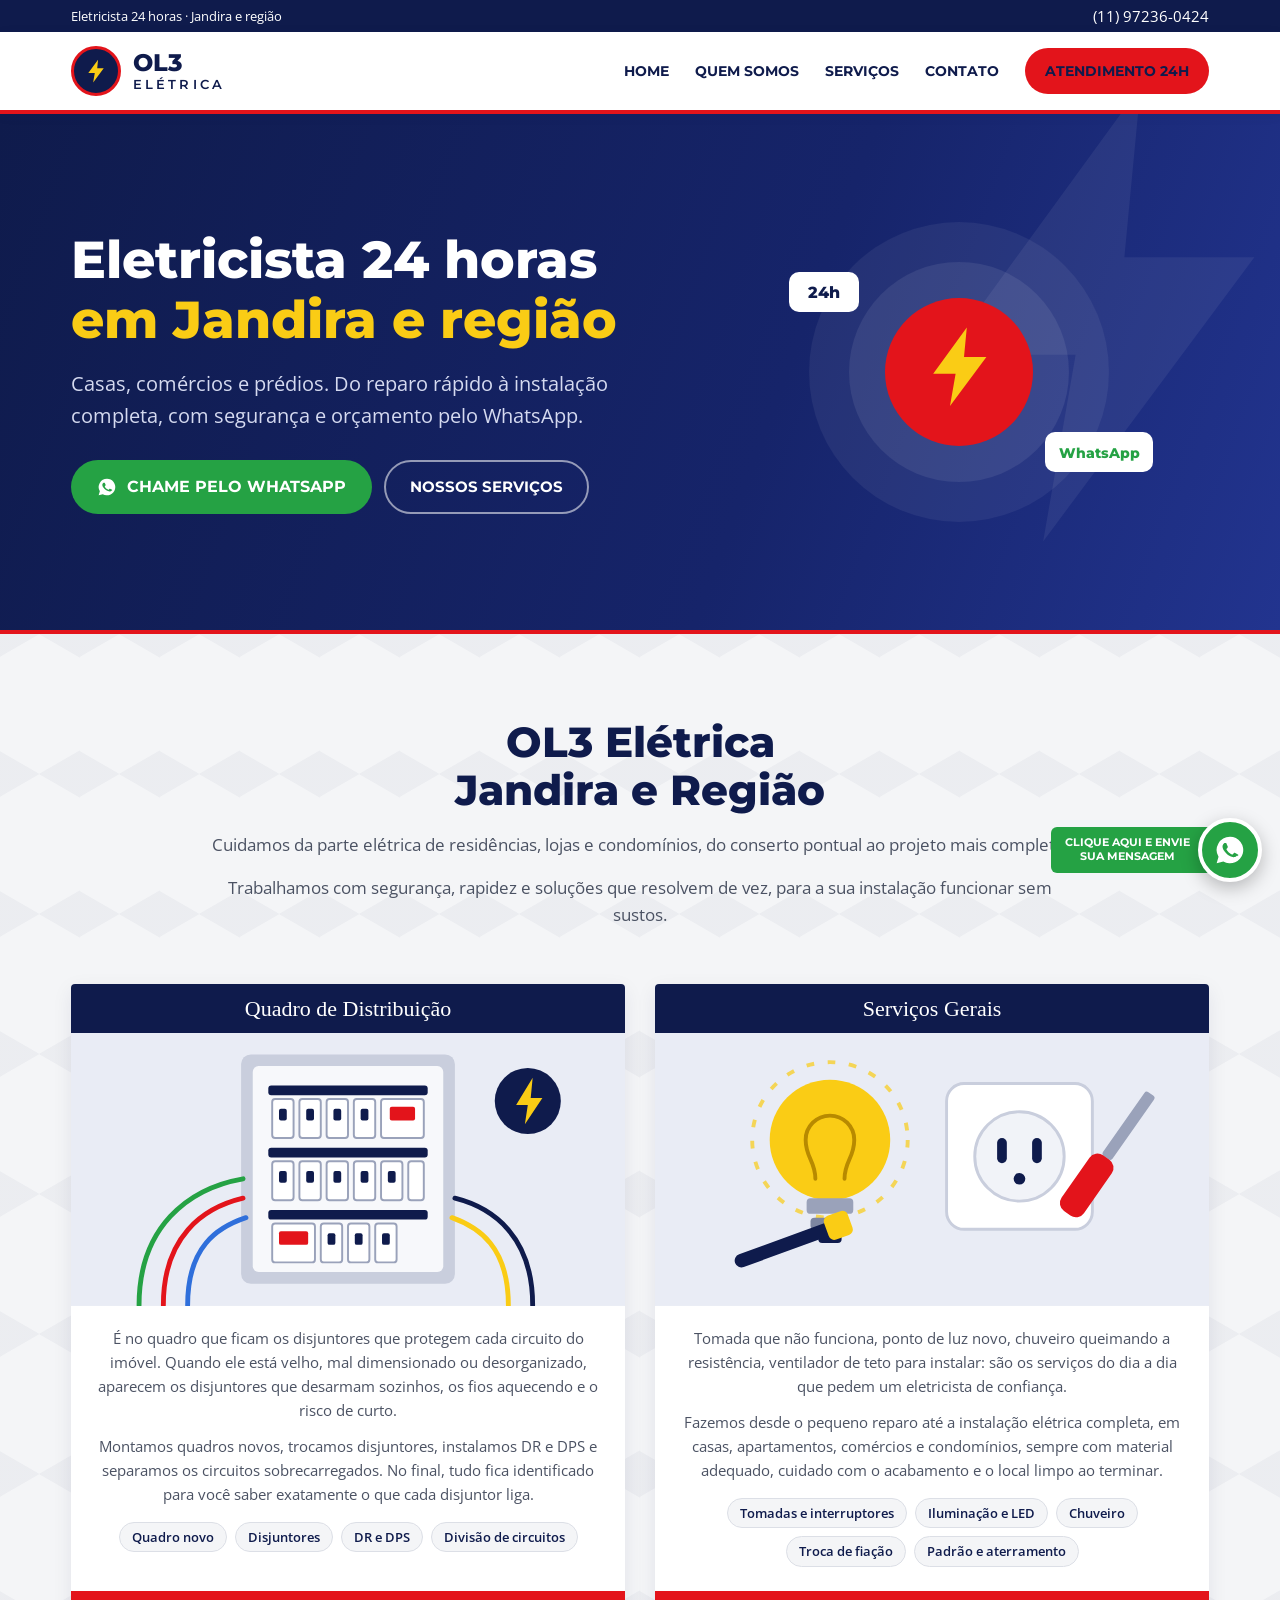
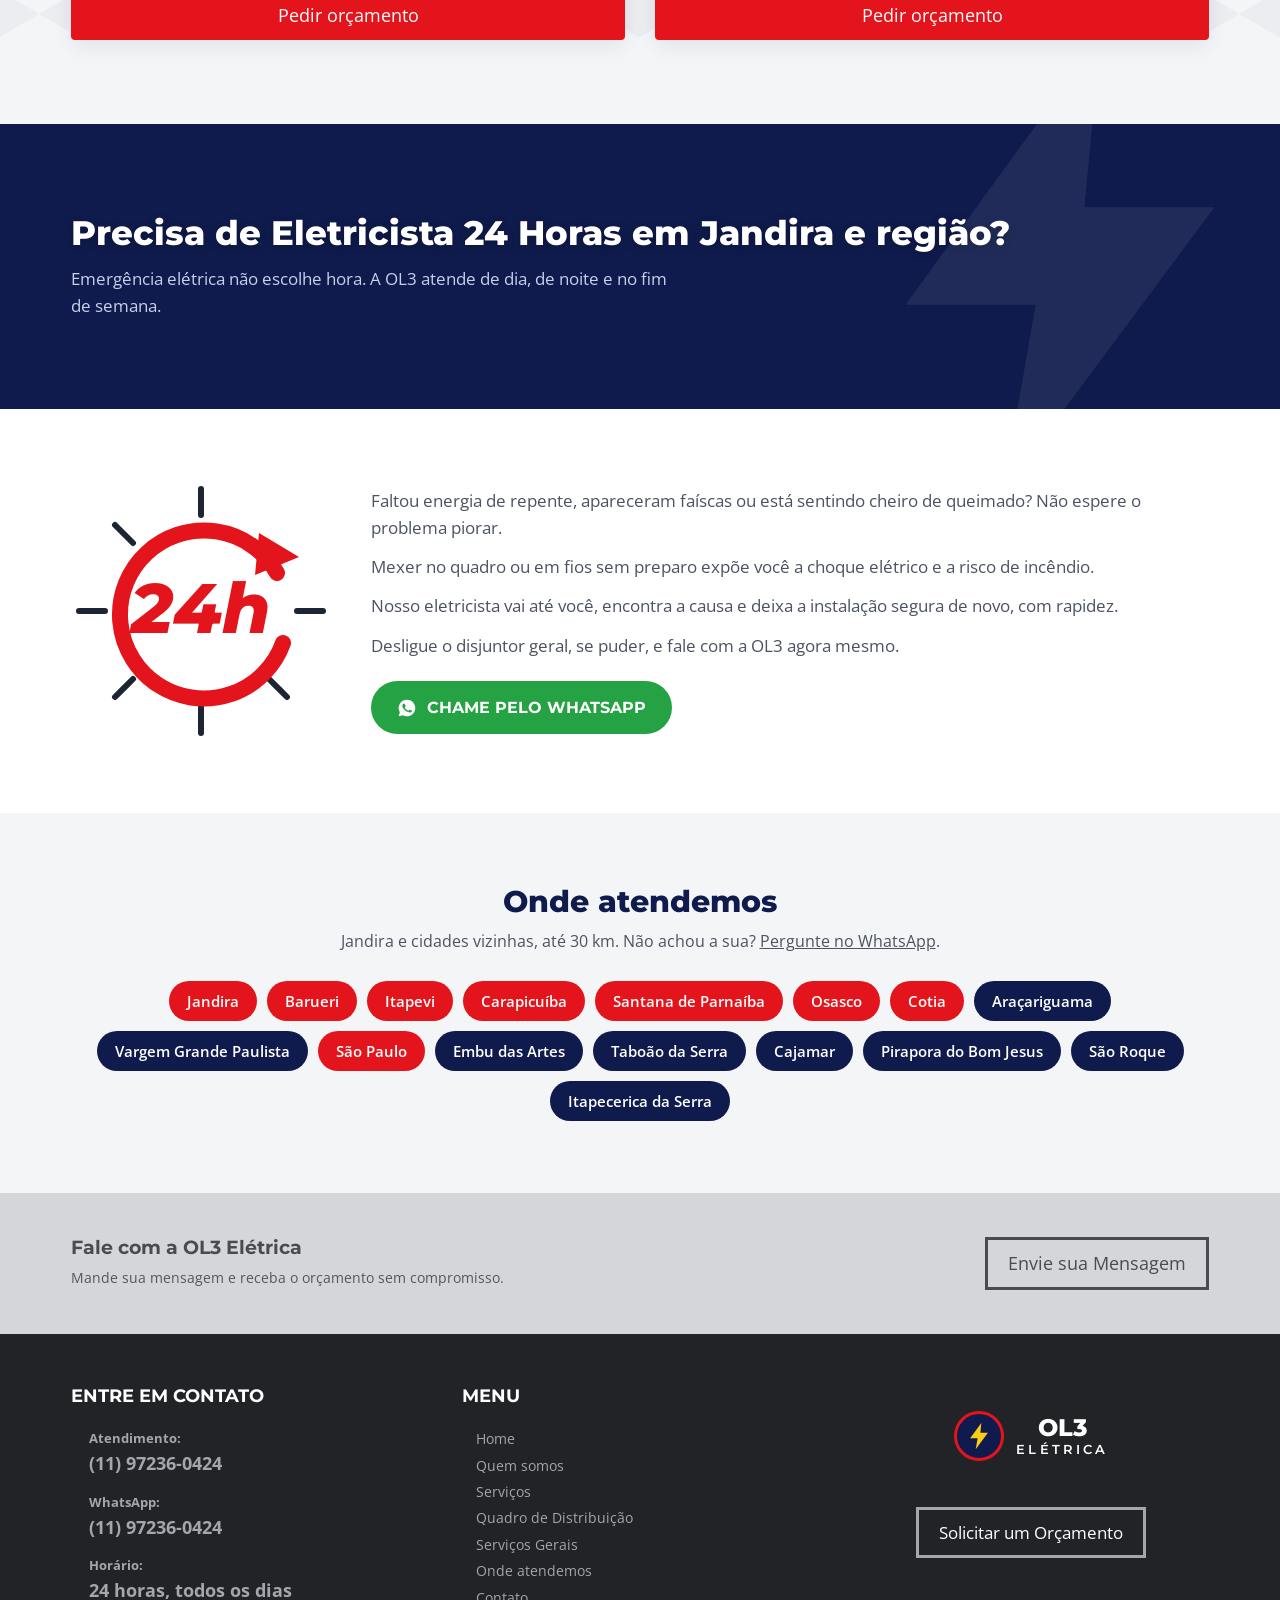
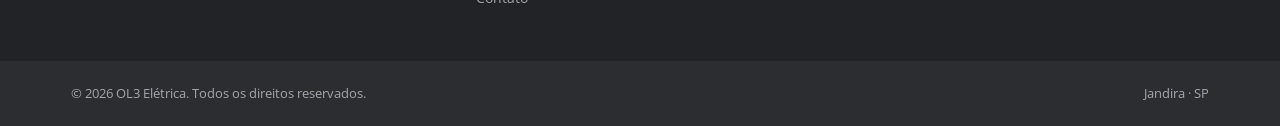
==== commit 153a8b72: "Novo layout no estilo clássico de prestador de serviço Barra de contato, cabeçalho com botão Atendim" ====
--- a/index.html
+++ b/index.html
@@ -4,10 +4,10 @@
 <meta charset="utf-8">
 <meta name="viewport" content="width=device-width, initial-scale=1, viewport-fit=cover">
 <title>Eletricista 24h em Jandira e Região | OL3 Elétrica</title>
-<meta name="description" content="Eletricista em Jandira, Barueri, Itapevi, Osasco, Cotia e região. Quadro de distribuição, instalações, reparos e emergência 24h, inclusive fim de semana. Orçamento no WhatsApp.">
+<meta name="description" content="Eletricista 24 horas em Jandira, Barueri, Itapevi, Osasco, Cotia e região. Quadro de distribuição e serviços elétricos em casas, comércios e prédios. Orçamento no WhatsApp.">
 <link rel="canonical" href="https://ol3-eletrica.vercel.app/">
 <meta property="og:title" content="OL3 Elétrica: eletricista 24h em Jandira e região">
-<meta property="og:description" content="Eletricista em Jandira, Barueri, Itapevi, Osasco, Cotia e região. Quadro de distribuição, instalações, reparos e emergência 24h, inclusive fim de semana. Orçamento no WhatsApp.">
+<meta property="og:description" content="Eletricista 24 horas em Jandira, Barueri, Itapevi, Osasco, Cotia e região. Quadro de distribuição e serviços elétricos em casas, comércios e prédios. Orçamento no WhatsApp.">
 <meta property="og:type" content="website">
 <meta property="og:url" content="https://ol3-eletrica.vercel.app/">
 <meta property="og:image" content="https://ol3-eletrica.vercel.app/assets/og-image.jpg">
@@ -17,11 +17,11 @@
 <meta property="og:locale" content="pt_BR">
 <meta property="og:site_name" content="OL3 Elétrica">
 <meta name="twitter:card" content="summary_large_image">
-<meta name="theme-color" content="#12263A">
+<meta name="theme-color" content="#0F1B4C">
 <link rel="icon" href="favicon.svg" type="image/svg+xml">
 <link rel="preconnect" href="https://fonts.googleapis.com">
 <link rel="preconnect" href="https://fonts.gstatic.com" crossorigin>
-<link rel="stylesheet" href="https://fonts.googleapis.com/css2?family=Archivo:wdth,wght@100,700;100,800;100,900;112,800;112,900&amp;family=IBM+Plex+Mono:wght@500&amp;family=Source+Sans+3:wght@400;600;700&amp;display=swap">
+<link rel="stylesheet" href="https://fonts.googleapis.com/css2?family=Montserrat:wght@600;700;800&amp;family=Open+Sans:wght@400;600;700&amp;display=swap">
 <link rel="stylesheet" href="assets/site.css">
 <script type="application/ld+json">
 {
@@ -29,7 +29,7 @@
   "@type": "Electrician",
   "@id": "https://ol3-eletrica.vercel.app/#empresa",
   "name": "OL3 Elétrica",
-  "description": "Eletricista 24 horas em Jandira e região: quadro de distribuição, instalações, reparos, padrão de entrada e aterramento, conforme a ABNT NBR 5410.",
+  "description": "Eletricista 24 horas em Jandira e região: quadro de distribuição e serviços elétricos em casas, comércios e prédios.",
   "url": "https://ol3-eletrica.vercel.app/",
   "logo": "https://ol3-eletrica.vercel.app/favicon.svg",
   "image": "https://ol3-eletrica.vercel.app/assets/og-image.jpg",
@@ -133,28 +133,14 @@
       "@type": "Offer",
       "itemOffered": {
         "@type": "Service",
-        "name": "Quadro de distribuição"
+        "name": "Quadro de Distribuição"
       }
     },
     {
       "@type": "Offer",
       "itemOffered": {
         "@type": "Service",
-        "name": "Instalações elétricas"
-      }
-    },
-    {
-      "@type": "Offer",
-      "itemOffered": {
-        "@type": "Service",
-        "name": "Reparos e emergências"
-      }
-    },
-    {
-      "@type": "Offer",
-      "itemOffered": {
-        "@type": "Service",
-        "name": "Padrão de entrada e aterramento"
+        "name": "Serviços Gerais"
       }
     }
   ]
@@ -175,42 +161,10 @@
     },
     {
       "@type": "Question",
-      "name": "Faltou energia só em parte da casa. O que pode ser?",
-      "acceptedAnswer": {
-        "@type": "Answer",
-        "text": "Normalmente é um disjuntor desarmado, um DR atuando ou um defeito no circuito. Confira o quadro. Se o disjuntor desarmar de novo ao religar, não insista: há um problema no circuito e é hora de chamar um eletricista."
-      }
-    },
-    {
-      "@type": "Question",
-      "name": "Estou sentindo cheiro de queimado. O que eu faço?",
-      "acceptedAnswer": {
-        "@type": "Answer",
-        "text": "Desligue o disjuntor do circuito (ou o geral, se não souber qual é), não mexa em fios e chame um eletricista. Cheiro de queimado indica aquecimento e risco de incêndio."
-      }
-    },
-    {
-      "@type": "Question",
-      "name": "O que é DR e DPS? Preciso ter no meu quadro?",
-      "acceptedAnswer": {
-        "@type": "Answer",
-        "text": "O DR desliga o circuito quando há fuga de corrente e protege as pessoas contra choque. O DPS protege os aparelhos contra surtos, como os causados por raios. A norma NBR 5410 exige o DR nas áreas molhadas, e os dois são recomendados para toda casa."
-      }
-    },
-    {
-      "@type": "Question",
-      "name": "Vocês atendem comércio e condomínio?",
-      "acceptedAnswer": {
-        "@type": "Answer",
-        "text": "Sim. Atendemos casas, apartamentos, lojas, escritórios e áreas comuns de condomínios."
-      }
-    },
-    {
-      "@type": "Question",
       "name": "Como é feito o orçamento?",
       "acceptedAnswer": {
         "@type": "Answer",
-        "text": "Pelo WhatsApp. Conte o que precisa e mande fotos do local ou do quadro. Para serviços maiores, agendamos uma visita. Você só aprova depois de ver o que está incluso."
+        "text": "Pelo WhatsApp. Conte o que precisa e mande fotos do local ou do quadro. Para serviços maiores, agendamos uma visita."
       }
     },
     {
@@ -227,264 +181,190 @@
 </head>
 <body>
 
-<svg width="0" height="0" style="position:absolute" aria-hidden="true">
-  <defs>
-    <symbol id="i-wa" viewBox="0 0 24 24"><path d="M21 12a9 9 0 0 1-13.5 7.8L3 21l1.3-4.4A9 9 0 1 1 21 12z" fill="none" stroke="currentColor" stroke-width="2" stroke-linecap="round" stroke-linejoin="round"/></symbol>
-    <symbol id="i-check" viewBox="0 0 24 24"><path d="M20 6 9 17l-5-5" fill="none" stroke="#15803D" stroke-width="2.6" stroke-linecap="round" stroke-linejoin="round"/></symbol>
-    <symbol id="i-logo" viewBox="0 0 64 64"><path d="M37 4 13 37h16l-4 23 26-35H35z" fill="#FACC15"/></symbol>
-    <symbol id="i-bolt" viewBox="0 0 24 24"><path d="M13 2 4 14h7l-1 8 9-12h-7z" fill="none" stroke="currentColor" stroke-width="2" stroke-linecap="round" stroke-linejoin="round"/></symbol>
-    <symbol id="i-cal" viewBox="0 0 24 24"><g fill="none" stroke="currentColor" stroke-width="2" stroke-linecap="round" stroke-linejoin="round"><rect x="3" y="5" width="18" height="16" rx="2"/><path d="M3 10h18M8 3v4M16 3v4"/></g></symbol>
-    <symbol id="i-shield" viewBox="0 0 24 24"><g fill="none" stroke="currentColor" stroke-width="2" stroke-linecap="round" stroke-linejoin="round"><path d="M12 3l8 3v6c0 5-3.5 8-8 9-4.5-1-8-4-8-9V6z"/><path d="m9 12 2 2 4-4"/></g></symbol>
-    <symbol id="i-alert" viewBox="0 0 24 24"><g fill="none" stroke="currentColor" stroke-width="2" stroke-linecap="round" stroke-linejoin="round"><path d="M10.3 3.9 1.8 18a2 2 0 0 0 1.7 3h17a2 2 0 0 0 1.7-3L13.7 3.9a2 2 0 0 0-3.4 0z"/><path d="M12 9v4M12 17h.01"/></g></symbol>
-  </defs>
-</svg>
-
+<div class="topline">
+  <div class="wrap">
+    <span class="city">Eletricista 24 horas · Jandira e região</span>
+    <a href="https://wa.me/5511972360424?text=Ol%C3%A1%21%20Vim%20pelo%20site%20e%20preciso%20de%20um%20eletricista.">(11) 97236-0424</a>
+  </div>
+</div>
 <header class="top">
-  <div class="wrap top-bar">
+  <div class="wrap">
     <a class="brand" href="#inicio" aria-label="OL3 Elétrica, início">
-      <span class="brand-mark"><svg width="26" height="26" aria-hidden="true"><use href="#i-logo"/></svg></span>
+      <span class="brand-mark"><svg width="26" height="26" viewBox="0 0 64 64" aria-hidden="true"><path d="M37 4 13 37h16l-4 23 26-35H35z" fill="#FACC15"/></svg></span>
       <span class="brand-name"><b>OL3</b><small>ELÉTRICA</small></span>
     </a>
     <nav class="nav" aria-label="Principal">
+      <a href="#inicio">Home</a>
+      <a href="#quem-somos">Quem somos</a>
       <a href="#servicos">Serviços</a>
-      <a href="#emergencia">Emergência 24h</a>
-      <a href="#como-funciona">Como funciona</a>
-      <a href="#quem-somos">Quem somos</a>
-      <a href="#regioes">Onde atendemos</a>
-      <a href="#duvidas">Dúvidas</a>
+      <a href="#contato">Contato</a>
+      <a class="pill pill--red" href="https://wa.me/5511972360424?text=Ol%C3%A1%21%20Preciso%20de%20atendimento%2024%20horas.">Atendimento 24h</a>
     </nav>
-    <a class="btn btn--whats" href="https://wa.me/5511972360424?text=Ol%C3%A1%21%20Vim%20pelo%20site%20e%20preciso%20de%20um%20eletricista." aria-label="WhatsApp (11) 97236-0424">
-      <svg width="20" height="20" aria-hidden="true"><use href="#i-wa"/></svg><span>(11) 97236-0424</span>
-    </a>
-  </div>
-  <nav class="subnav" aria-label="Seções">
-    <div class="wrap">
-      <a href="#servicos">Serviços</a>
-      <a href="#emergencia">Emergência 24h</a>
-      <a href="#como-funciona">Como funciona</a>
-      <a href="#quem-somos">Quem somos</a>
-      <a href="#regioes">Onde atendemos</a>
-      <a href="#duvidas">Dúvidas</a>
-    </div>
-  </nav>
+    <a class="pill pill--red menu-btn" href="https://wa.me/5511972360424?text=Ol%C3%A1%21%20Preciso%20de%20atendimento%2024%20horas.">Atendimento 24h</a>
+  </div>
 </header>
 
 <main>
 
-<section id="inicio" class="hero">
-  <svg class="hero-flame" viewBox="0 0 64 64" aria-hidden="true"><path d="M37 4 13 37h16l-4 23 26-35H35z"/></svg>
-  <div class="wrap hero-grid">
-    <div class="hero-copy">
-      <span class="status"><i aria-hidden="true"></i>Eletricista 24 horas · Jandira e região</span>
-      <h1>Eletricista para casa e comércio <em>em Jandira e região.</em></h1>
-      <p class="lead">Quadro de distribuição, instalações, reparos e emergências. Serviço seguro, conforme a norma ABNT NBR 5410. Você recebe o orçamento pelo WhatsApp e só aprova depois de ver o que está incluso.</p>
+<section class="hero" id="inicio">
+  <svg class="hero-bolt" viewBox="0 0 64 64" aria-hidden="true"><path d="M37 4 13 37h16l-4 23 26-35H35z" fill="#fff"/></svg>
+  <div class="wrap">
+    <div>
+      <h1>Eletricista 24 horas <span>em Jandira e região</span></h1>
+      <p>Casas, comércios e prédios. Do reparo rápido à instalação completa, com segurança e orçamento pelo WhatsApp.</p>
       <div class="actions">
-        <a class="btn btn--flame" href="https://wa.me/5511972360424?text=Ol%C3%A1%21%20Vim%20pelo%20site%20e%20preciso%20de%20um%20eletricista."><svg width="20" height="20" aria-hidden="true"><use href="#i-wa"/></svg>Pedir orçamento no WhatsApp</a>
-        <a class="btn btn--ghost" href="#servicos">Ver serviços</a>
+        <a class="btn-whats" href="https://wa.me/5511972360424?text=Ol%C3%A1%21%20Vim%20pelo%20site%20e%20preciso%20de%20um%20eletricista."><svg width="20" height="20" viewBox="0 0 24 24" aria-hidden="true"><path d="M12 2a10 10 0 0 0-8.6 15.1L2 22l5-1.3A10 10 0 1 0 12 2zm5.3 14.1c-.2.6-1.3 1.2-1.8 1.2-.5.1-1 .2-3.3-.7-2.8-1.1-4.6-4-4.7-4.2-.1-.2-1.1-1.5-1.1-2.9s.7-2.1 1-2.4c.3-.3.6-.3.8-.3h.6c.2 0 .4 0 .6.5l.9 2.1c.1.2.1.4 0 .6l-.4.6-.4.5c-.1.1-.3.3-.1.6.2.3.8 1.3 1.7 2.1 1.2 1 2.1 1.3 2.4 1.5.3.1.5.1.6-.1l.9-1c.2-.3.4-.2.6-.1l2 1c.3.1.5.2.5.3.1.2.1.7-.1 1.3z" fill="currentColor"/></svg>Chame pelo WhatsApp</a>
+        <a class="btn-line" href="#servicos">Nossos serviços</a>
       </div>
-      <ul class="proof">
-        <li><svg width="20" height="20" aria-hidden="true"><use href="#i-bolt"/></svg>Emergência 24 horas</li>
-        <li><svg width="20" height="20" aria-hidden="true"><use href="#i-cal"/></svg>Inclusive fim de semana</li>
-        <li><svg width="20" height="20" aria-hidden="true"><use href="#i-shield"/></svg>Serviço com garantia</li>
-        <li><svg width="20" height="20" aria-hidden="true"><use href="#i-wa"/></svg>Orçamento sem compromisso</li>
-      </ul>
-    </div>
-    <aside class="sheet" aria-label="Resumo do atendimento">
-      <div class="sheet-title"><h2>Ficha do atendimento</h2><span class="label">OL3</span></div>
-      <dl>
-        <div class="row"><dt>Atende</dt><dd>Casas, apartamentos, comércios e condomínios</dd></div>
-        <div class="row"><dt>Norma</dt><dd>ABNT NBR 5410</dd></div>
-        <div class="row"><dt>Horário</dt><dd>24 horas, inclusive fim de semana</dd></div>
-        <div class="row"><dt>Região</dt><dd>Jandira e cidades vizinhas, até 30 km</dd></div>
-        <div class="row"><dt>Pagamento</dt><dd>Crédito, débito, Pix e dinheiro</dd></div>
-      </dl>
-    </aside>
-  </div>
-</section>
-
-<section id="servicos" class="band">
-  <div class="wrap">
-    <div class="head">
-      <span class="label">Serviços</span>
-      <h2>Do ponto novo ao quadro completo</h2>
-      <p class="lead">Atendemos desde ajustes simples até instalações completas em casas, comércios e prédios.</p>
-    </div>
-    <div class="grid2">
-      <article class="panel" id="quadro">
-        <h3>Quadro de distribuição</h3>
-        <p class="muted">O quadro controla e protege todos os circuitos do imóvel. Quadro antigo, disjuntor que desarma toda hora ou aquecendo são sinais de que precisa de revisão.</p>
-        <ul class="list">
-          <li><svg width="20" height="20" aria-hidden="true"><use href="#i-check"/></svg>Montagem de quadro novo</li>
-          <li><svg width="20" height="20" aria-hidden="true"><use href="#i-check"/></svg>Troca de disjuntores</li>
-          <li><svg width="20" height="20" aria-hidden="true"><use href="#i-check"/></svg>Instalação de DR e DPS</li>
-          <li><svg width="20" height="20" aria-hidden="true"><use href="#i-check"/></svg>Organização e identificação dos circuitos</li>
-          <li><svg width="20" height="20" aria-hidden="true"><use href="#i-check"/></svg>Divisão de circuitos sobrecarregados</li>
-        </ul>
-        <a class="btn btn--whats" href="https://wa.me/5511972360424?text=Ol%C3%A1%21%20Quero%20um%20or%C3%A7amento%20para%20quadro%20de%20distribui%C3%A7%C3%A3o."><svg width="20" height="20" aria-hidden="true"><use href="#i-wa"/></svg>Pedir orçamento</a>
-      </article>
-      <article class="panel" id="instalacoes">
-        <h3>Instalações elétricas</h3>
-        <p class="muted">Do ponto novo à instalação completa da casa ou do comércio, com material adequado e acabamento limpo.</p>
-        <ul class="list">
-          <li><svg width="20" height="20" aria-hidden="true"><use href="#i-check"/></svg>Tomadas, interruptores e novos pontos</li>
-          <li><svg width="20" height="20" aria-hidden="true"><use href="#i-check"/></svg>Iluminação, spots e fitas de LED</li>
-          <li><svg width="20" height="20" aria-hidden="true"><use href="#i-check"/></svg>Chuveiro elétrico e troca de resistência</li>
-          <li><svg width="20" height="20" aria-hidden="true"><use href="#i-check"/></svg>Ventilador de teto e luminárias</li>
-          <li><svg width="20" height="20" aria-hidden="true"><use href="#i-check"/></svg>Troca de fiação antiga</li>
-        </ul>
-        <a class="btn btn--whats" href="https://wa.me/5511972360424?text=Ol%C3%A1%21%20Quero%20um%20or%C3%A7amento%20de%20instala%C3%A7%C3%A3o%20el%C3%A9trica."><svg width="20" height="20" aria-hidden="true"><use href="#i-wa"/></svg>Pedir orçamento</a>
-      </article>
-      <article class="panel" id="reparos">
-        <h3>Reparos e emergências</h3>
-        <p class="muted">Falta de energia, curto-circuito, cheiro de queimado ou disjuntor que não volta. Atendemos 24 horas para deixar tudo seguro de novo.</p>
-        <ul class="list">
-          <li><svg width="20" height="20" aria-hidden="true"><use href="#i-check"/></svg>Falta de energia em parte da casa</li>
-          <li><svg width="20" height="20" aria-hidden="true"><use href="#i-check"/></svg>Curto-circuito e fios aquecendo</li>
-          <li><svg width="20" height="20" aria-hidden="true"><use href="#i-check"/></svg>Tomada ou interruptor derretido</li>
-          <li><svg width="20" height="20" aria-hidden="true"><use href="#i-check"/></svg>Disjuntor que desarma sem parar</li>
-          <li><svg width="20" height="20" aria-hidden="true"><use href="#i-check"/></svg>Localização de defeitos</li>
-        </ul>
-        <a class="btn btn--whats" href="https://wa.me/5511972360424?text=Ol%C3%A1%21%20Preciso%20de%20um%20eletricista%20para%20um%20reparo."><svg width="20" height="20" aria-hidden="true"><use href="#i-wa"/></svg>Pedir orçamento</a>
-      </article>
-      <article class="panel" id="padrao">
-        <h3>Padrão de entrada e aterramento</h3>
-        <p class="muted">Adequação do padrão de energia, aumento de carga e aterramento para proteger pessoas e aparelhos.</p>
-        <ul class="list">
-          <li><svg width="20" height="20" aria-hidden="true"><use href="#i-check"/></svg>Padrão de entrada novo ou reforma</li>
-          <li><svg width="20" height="20" aria-hidden="true"><use href="#i-check"/></svg>Aumento de carga</li>
-          <li><svg width="20" height="20" aria-hidden="true"><use href="#i-check"/></svg>Sistema de aterramento</li>
-          <li><svg width="20" height="20" aria-hidden="true"><use href="#i-check"/></svg>Tomadas no padrão de três pinos</li>
-          <li><svg width="20" height="20" aria-hidden="true"><use href="#i-check"/></svg>Laudo e revisão da instalação</li>
-        </ul>
-        <a class="btn btn--whats" href="https://wa.me/5511972360424?text=Ol%C3%A1%21%20Quero%20um%20or%C3%A7amento%20para%20padr%C3%A3o%20de%20entrada%20ou%20aterramento."><svg width="20" height="20" aria-hidden="true"><use href="#i-wa"/></svg>Pedir orçamento</a>
-      </article>
-    </div>
-  </div>
-</section>
-
-<section id="emergencia" class="band band--dark">
-  <div class="wrap">
-    <div class="head">
-      <span class="label">Emergência 24 horas</span>
-      <h2>Faísca, cheiro de queimado ou falta de energia?</h2>
-      <p class="lead lead--dark">Não mexa em fios e disjuntores sem preparo: o risco de choque e de incêndio é real. Desligue o disjuntor geral se puder e chame a OL3. Atendemos a qualquer hora, inclusive no fim de semana.</p>
-    </div>
-    <ul class="symptoms symptoms--dark">
-      <li class="symptom"><b>Cheiro de queimado</b><span>Em tomadas, interruptores ou no quadro.</span></li>
-      <li class="symptom"><b>Faíscas ou estalos</b><span>Ao ligar um aparelho ou na parede.</span></li>
-      <li class="symptom"><b>Disjuntor desarmando</b><span>Desliga de novo logo depois de religar.</span></li>
-      <li class="symptom"><b>Choque ao encostar</b><span>Em torneira, chuveiro ou eletrodoméstico.</span></li>
-    </ul>
-    <div class="actions" style="margin-top:32px">
-      <a class="btn btn--flame" href="https://wa.me/5511972360424?text=Ol%C3%A1%21%20Estou%20com%20uma%20emerg%C3%AAncia%20el%C3%A9trica%20e%20preciso%20de%20atendimento."><svg width="20" height="20" aria-hidden="true"><use href="#i-wa"/></svg>Chamar eletricista agora</a>
-    </div>
-  </div>
-</section>
-
-<section id="como-funciona" class="band band--mist">
-  <div class="wrap">
-    <div class="head">
-      <span class="label">Como funciona</span>
-      <h2>Do primeiro contato à energia de volta</h2>
-    </div>
-    <ol class="steps">
-      <li class="step"><h3>Chame no WhatsApp</h3><p>Conte o que precisa e mande fotos do local ou do quadro.</p></li>
-      <li class="step"><h3>Receba o orçamento</h3><p>Valor claro, com o que está incluso. Em emergência, saímos na hora.</p></li>
-      <li class="step"><h3>Serviço no local</h3><p>Executamos com segurança, material adequado e testamos cada circuito.</p></li>
-      <li class="step"><h3>Pronto e garantido</h3><p>Você recebe as orientações, e o serviço tem garantia.</p></li>
-    </ol>
-  </div>
-</section>
-
-<section id="quem-somos" class="band">
-  <div class="wrap about">
-    <div class="badge-card">
-      <span class="monogram" aria-hidden="true">OL3</span>
-      <p><strong>OL3 Elétrica</strong>Da mesma equipe da OL3 Aquecedores, com atendimento direto pelo WhatsApp em Jandira e região.</p>
-    </div>
-    <div class="about-copy">
-      <span class="label">Quem somos</span>
-      <h2>Segurança em primeiro lugar em cada serviço</h2>
-      <p class="lead">A OL3 Elétrica executa serviços elétricos residenciais e comerciais com foco em segurança, agilidade e acabamento limpo. Explicamos o problema, mostramos a solução e deixamos tudo funcionando.</p>
-      <ul class="checks">
-        <li><svg width="20" height="20" aria-hidden="true"><use href="#i-check"/></svg>Serviço conforme a NBR 5410</li>
-        <li><svg width="20" height="20" aria-hidden="true"><use href="#i-check"/></svg>Atendimento 24 horas</li>
-        <li><svg width="20" height="20" aria-hidden="true"><use href="#i-check"/></svg>Orçamento claro antes de começar</li>
-        <li><svg width="20" height="20" aria-hidden="true"><use href="#i-check"/></svg>Serviço com garantia</li>
-      </ul>
-    </div>
-  </div>
-</section>
-
-<section id="regioes" class="band band--dark">
-  <div class="wrap regions">
+    </div>
+    <svg class="hero-art" viewBox="0 0 420 340" aria-hidden="true">
+  <circle cx="210" cy="170" r="150" fill="rgba(255,255,255,.06)"/>
+  <circle cx="210" cy="170" r="110" fill="rgba(255,255,255,.08)"/>
+  <circle cx="210" cy="170" r="74" fill="#E3141B"/>
+  <g transform="translate(166 120) scale(1.4)"><path d="M37 4 13 37h16l-4 23 26-35H35z" fill="#FACC15"/></g>
+  <g fill="#fff"><rect x="40" y="70" width="70" height="40" rx="10"/><rect x="296" y="230" width="108" height="40" rx="10"/></g>
+  <text x="75" y="96" text-anchor="middle" font-family="Montserrat, Arial, sans-serif" font-weight="800" font-size="16" fill="#0F1B4C">24h</text>
+  <text x="350" y="256" text-anchor="middle" font-family="Montserrat, Arial, sans-serif" font-weight="800" font-size="14" fill="#25A244">WhatsApp</text>
+</svg>
+  </div>
+</section>
+
+<section class="intro" id="quem-somos">
+  <div class="wrap">
+    <div class="intro-head">
+      <h2>OL3 Elétrica<br>Jandira e Região</h2>
+      <p>Cuidamos da parte elétrica de residências, lojas e condomínios, do conserto pontual ao projeto mais completo.</p>
+      <p>Trabalhamos com segurança, rapidez e soluções que resolvem de vez, para a sua instalação funcionar sem sustos.</p>
+    </div>
+    <div class="cards" id="servicos">
+    <article class="card" id="quadro">
+      <h3>Quadro de Distribuição</h3>
+      <div class="card-art"><svg viewBox="0 0 570 280" role="img" aria-label="Ilustração de quadro de distribuição">
+  <rect width="570" height="280" fill="#E9ECF5"/>
+  <rect x="175" y="22" width="220" height="236" rx="10" fill="#C9CEDD"/>
+  <rect x="187" y="34" width="196" height="212" rx="6" fill="#F7F8FB"/>
+  <g fill="#0F1B4C">
+    <rect x="203" y="54" width="164" height="10" rx="3"/><rect x="203" y="118" width="164" height="10" rx="3"/><rect x="203" y="182" width="164" height="10" rx="3"/>
+  </g>
+  <g fill="#fff" stroke="#9AA2BA" stroke-width="2">
+    <rect x="207" y="68" width="22" height="40" rx="3"/><rect x="235" y="68" width="22" height="40" rx="3"/><rect x="263" y="68" width="22" height="40" rx="3"/><rect x="291" y="68" width="22" height="40" rx="3"/><rect x="319" y="68" width="44" height="40" rx="3"/>
+    <rect x="207" y="132" width="22" height="40" rx="3"/><rect x="235" y="132" width="22" height="40" rx="3"/><rect x="263" y="132" width="22" height="40" rx="3"/><rect x="291" y="132" width="22" height="40" rx="3"/><rect x="319" y="132" width="22" height="40" rx="3"/><rect x="347" y="132" width="16" height="40" rx="3"/>
+    <rect x="207" y="196" width="44" height="40" rx="3"/><rect x="257" y="196" width="22" height="40" rx="3"/><rect x="285" y="196" width="22" height="40" rx="3"/><rect x="313" y="196" width="22" height="40" rx="3"/>
+  </g>
+  <g fill="#0F1B4C"><rect x="214" y="78" width="8" height="12" rx="2"/><rect x="242" y="78" width="8" height="12" rx="2"/><rect x="270" y="78" width="8" height="12" rx="2"/><rect x="298" y="78" width="8" height="12" rx="2"/><rect x="214" y="142" width="8" height="12" rx="2"/><rect x="242" y="142" width="8" height="12" rx="2"/><rect x="270" y="142" width="8" height="12" rx="2"/><rect x="298" y="142" width="8" height="12" rx="2"/><rect x="326" y="142" width="8" height="12" rx="2"/><rect x="264" y="206" width="8" height="12" rx="2"/><rect x="292" y="206" width="8" height="12" rx="2"/><rect x="320" y="206" width="8" height="12" rx="2"/></g>
+  <g fill="#E3141B"><rect x="328" y="76" width="26" height="14" rx="2"/><rect x="214" y="204" width="30" height="14" rx="2"/></g>
+  <g fill="none" stroke-width="5" stroke-linecap="round"><path d="M120 280c0-60 30-80 60-90" stroke="#2F6FDB"/><path d="M95 280c0-70 40-100 82-110" stroke="#E3141B"/><path d="M70 280c0-80 50-120 107-130" stroke="#25A244"/><path d="M450 280c0-60-30-80-58-90" stroke="#FACC15"/><path d="M475 280c0-70-40-100-80-110" stroke="#0F1B4C"/></g>
+  <circle cx="470" cy="70" r="34" fill="#0F1B4C"/><path d="M475 46 458 74h12l-3 20 18-27h-12z" fill="#FACC15"/>
+</svg></div>
+      <div class="card-body">
+        <p>É no quadro que ficam os disjuntores que protegem cada circuito do imóvel. Quando ele está velho, mal dimensionado ou desorganizado, aparecem os disjuntores que desarmam sozinhos, os fios aquecendo e o risco de curto.</p>
+        <p>Montamos quadros novos, trocamos disjuntores, instalamos DR e DPS e separamos os circuitos sobrecarregados. No final, tudo fica identificado para você saber exatamente o que cada disjuntor liga.</p>
+        <ul><li>Quadro novo</li><li>Disjuntores</li><li>DR e DPS</li><li>Divisão de circuitos</li></ul>
+      </div>
+      <a class="card-cta" href="https://wa.me/5511972360424?text=Ol%C3%A1%21%20Quero%20um%20or%C3%A7amento%20para%20quadro%20de%20distribui%C3%A7%C3%A3o.">Pedir orçamento</a>
+    </article>
+    <article class="card" id="gerais">
+      <h3>Serviços Gerais</h3>
+      <div class="card-art"><svg viewBox="0 0 570 280" role="img" aria-label="Ilustração de lâmpada, tomada e ferramentas">
+  <rect width="570" height="280" fill="#E9ECF5"/>
+  <g transform="translate(110 30)">
+    <circle cx="70" cy="80" r="62" fill="#FACC15"/>
+    <circle cx="70" cy="80" r="80" fill="none" stroke="#FACC15" stroke-width="4" stroke-dasharray="8 14" opacity=".7"/>
+    <rect x="46" y="140" width="48" height="16" rx="4" fill="#9AA2BA"/><rect x="50" y="160" width="40" height="12" rx="4" fill="#7D86A1"/><rect x="58" y="176" width="24" height="10" rx="4" fill="#0F1B4C"/>
+    <path d="M55 120c0-18-10-22-10-40a25 25 0 0 1 50 0c0 18-10 22-10 40" fill="none" stroke="#B88A00" stroke-width="4" stroke-linecap="round"/>
+  </g>
+  <g transform="translate(300 52)">
+    <rect width="150" height="150" rx="18" fill="#fff" stroke="#C9CEDD" stroke-width="3"/>
+    <circle cx="75" cy="75" r="46" fill="#F1F3F8" stroke="#C9CEDD" stroke-width="3"/>
+    <rect x="52" y="56" width="10" height="26" rx="5" fill="#0F1B4C"/><rect x="88" y="56" width="10" height="26" rx="5" fill="#0F1B4C"/><circle cx="75" cy="98" r="6" fill="#0F1B4C"/>
+  </g>
+  <g transform="translate(470 120) rotate(35)"><rect x="-6" y="-70" width="12" height="80" rx="3" fill="#9AA2BA"/><rect x="-14" y="10" width="28" height="70" rx="10" fill="#E3141B"/></g>
+  <g transform="translate(80 230) rotate(-20)"><rect width="110" height="14" rx="7" fill="#0F1B4C"/><rect x="100" y="-6" width="26" height="26" rx="6" fill="#FACC15"/></g>
+</svg></div>
+      <div class="card-body">
+        <p>Tomada que não funciona, ponto de luz novo, chuveiro queimando a resistência, ventilador de teto para instalar: são os serviços do dia a dia que pedem um eletricista de confiança.</p>
+        <p>Fazemos desde o pequeno reparo até a instalação elétrica completa, em casas, apartamentos, comércios e condomínios, sempre com material adequado, cuidado com o acabamento e o local limpo ao terminar.</p>
+        <ul><li>Tomadas e interruptores</li><li>Iluminação e LED</li><li>Chuveiro</li><li>Troca de fiação</li><li>Padrão e aterramento</li></ul>
+      </div>
+      <a class="card-cta" href="https://wa.me/5511972360424?text=Ol%C3%A1%21%20Quero%20um%20or%C3%A7amento%20de%20servi%C3%A7o%20el%C3%A9trico.">Pedir orçamento</a>
+    </article>
+    </div>
+  </div>
+</section>
+
+<section class="band24" id="emergencia">
+  <svg class="hero-bolt" viewBox="0 0 64 64" aria-hidden="true"><path d="M37 4 13 37h16l-4 23 26-35H35z" fill="#fff"/></svg>
+  <div class="wrap">
+    <h2>Precisa de Eletricista 24 Horas em Jandira e região?</h2>
+    <p class="sub">Emergência elétrica não escolhe hora. A OL3 atende de dia, de noite e no fim de semana.</p>
+  </div>
+</section>
+
+<section class="urgent">
+  <div class="wrap">
+    <svg class="clock" viewBox="0 0 260 260" role="img" aria-label="Atendimento 24 horas">
+  <g stroke="#1D2433" stroke-width="6" stroke-linecap="round">
+    <path d="M130 8v26M130 226v26M8 130h26M226 130h26M44 44l18 18M198 198l18 18M44 216l18-18"/>
+  </g>
+  <path d="M206 92a84 84 0 1 0 6 70" fill="none" stroke="#E3141B" stroke-width="16" stroke-linecap="round"/>
+  <path d="M188 52l40 24-44 18z" fill="#E3141B"/>
+  <text x="130" y="152" text-anchor="middle" font-family="Montserrat, Arial Black, sans-serif" font-weight="800" font-size="70" fill="#E3141B" font-style="italic">24h</text>
+</svg>
+    <div class="lines">
+      <p>Faltou energia de repente, apareceram faíscas ou está sentindo cheiro de queimado? Não espere o problema piorar.</p>
+      <p>Mexer no quadro ou em fios sem preparo expõe você a choque elétrico e a risco de incêndio.</p>
+      <p>Nosso eletricista vai até você, encontra a causa e deixa a instalação segura de novo, com rapidez.</p>
+      <p>Desligue o disjuntor geral, se puder, e fale com a OL3 agora mesmo.</p>
+      <a class="btn-whats" href="https://wa.me/5511972360424?text=Ol%C3%A1%21%20Estou%20com%20uma%20emerg%C3%AAncia%20el%C3%A9trica%20e%20preciso%20de%20atendimento."><svg width="20" height="20" viewBox="0 0 24 24" aria-hidden="true"><path d="M12 2a10 10 0 0 0-8.6 15.1L2 22l5-1.3A10 10 0 1 0 12 2zm5.3 14.1c-.2.6-1.3 1.2-1.8 1.2-.5.1-1 .2-3.3-.7-2.8-1.1-4.6-4-4.7-4.2-.1-.2-1.1-1.5-1.1-2.9s.7-2.1 1-2.4c.3-.3.6-.3.8-.3h.6c.2 0 .4 0 .6.5l.9 2.1c.1.2.1.4 0 .6l-.4.6-.4.5c-.1.1-.3.3-.1.6.2.3.8 1.3 1.7 2.1 1.2 1 2.1 1.3 2.4 1.5.3.1.5.1.6-.1l.9-1c.2-.3.4-.2.6-.1l2 1c.3.1.5.2.5.3.1.2.1.7-.1 1.3z" fill="currentColor"/></svg>Chame pelo WhatsApp</a>
+    </div>
+  </div>
+</section>
+
+<section class="areas" id="regioes">
+  <div class="wrap">
+    <h2>Onde atendemos</h2>
+    <p>Jandira e cidades vizinhas, até 30 km. Não achou a sua? <a href="https://wa.me/5511972360424?text=Ol%C3%A1%21%20Voc%C3%AAs%20atendem%20na%20minha%20cidade%3F">Pergunte no WhatsApp</a>.</p>
+    <ul class="chips"><li><a href="eletricista-jandira/">Jandira</a></li><li><a href="eletricista-barueri/">Barueri</a></li><li><a href="eletricista-itapevi/">Itapevi</a></li><li><a href="eletricista-carapicuiba/">Carapicuíba</a></li><li><a href="eletricista-santana-de-parnaiba/">Santana de Parnaíba</a></li><li><a href="eletricista-osasco/">Osasco</a></li><li><a href="eletricista-cotia/">Cotia</a></li><li>Araçariguama</li><li>Vargem Grande Paulista</li><li><a href="eletricista-sao-paulo/">São Paulo</a></li><li>Embu das Artes</li><li>Taboão da Serra</li><li>Cajamar</li><li>Pirapora do Bom Jesus</li><li>São Roque</li><li>Itapecerica da Serra</li></ul>
+  </div>
+</section>
+
+</main>
+
+<section class="contact" id="contato">
+  <div class="wrap">
     <div>
-      <div class="head">
-        <span class="label">Onde atendemos</span>
-        <h2>Jandira e região, até 30 km</h2>
-      </div>
-      <p class="muted">Não achou sua cidade? <a href="https://wa.me/5511972360424?text=Ol%C3%A1%21%20Voc%C3%AAs%20atendem%20na%20minha%20cidade%3F">Pergunte no WhatsApp</a>.</p>
-    </div>
-    <ul class="cities">
-      <li><a href="eletricista-jandira/">Jandira</a></li>
-      <li><a href="eletricista-barueri/">Barueri</a></li>
-      <li><a href="eletricista-itapevi/">Itapevi</a></li>
-      <li><a href="eletricista-carapicuiba/">Carapicuíba</a></li>
-      <li><a href="eletricista-santana-de-parnaiba/">Santana de Parnaíba</a></li>
-      <li><a href="eletricista-osasco/">Osasco</a></li>
-      <li><a href="eletricista-cotia/">Cotia</a></li>
-      <li>Araçariguama</li>
-      <li>Vargem Grande Paulista</li>
-      <li><a href="eletricista-sao-paulo/">São Paulo</a></li>
-      <li>Embu das Artes</li>
-      <li>Taboão da Serra</li>
-      <li>Cajamar</li>
-      <li>Pirapora do Bom Jesus</li>
-      <li>São Roque</li>
-      <li>Itapecerica da Serra</li>
-    </ul>
-  </div>
-</section>
-
-<section id="duvidas" class="band band--mist">
-  <div class="wrap faq">
-    <div class="head">
-      <span class="label">Dúvidas</span>
-      <h2>Perguntas frequentes</h2>
-    </div>
-    <div class="qa">
-      <details><summary>Vocês atendem à noite e no fim de semana?</summary><p>Sim. Atendemos 24 horas, inclusive no fim de semana. Em emergência, chame no WhatsApp e conte o que aconteceu.</p></details>
-      <details><summary>Faltou energia só em parte da casa. O que pode ser?</summary><p>Normalmente é um disjuntor desarmado, um DR atuando ou um defeito no circuito. Confira o quadro. Se o disjuntor desarmar de novo ao religar, não insista: há um problema no circuito e é hora de chamar um eletricista.</p></details>
-      <details><summary>Estou sentindo cheiro de queimado. O que eu faço?</summary><p>Desligue o disjuntor do circuito (ou o geral, se não souber qual é), não mexa em fios e chame um eletricista. Cheiro de queimado indica aquecimento e risco de incêndio.</p></details>
-      <details><summary>O que é DR e DPS? Preciso ter no meu quadro?</summary><p>O DR desliga o circuito quando há fuga de corrente e protege as pessoas contra choque. O DPS protege os aparelhos contra surtos, como os causados por raios. A norma NBR 5410 exige o DR nas áreas molhadas, e os dois são recomendados para toda casa.</p></details>
-      <details><summary>Vocês atendem comércio e condomínio?</summary><p>Sim. Atendemos casas, apartamentos, lojas, escritórios e áreas comuns de condomínios.</p></details>
-      <details><summary>Como é feito o orçamento?</summary><p>Pelo WhatsApp. Conte o que precisa e mande fotos do local ou do quadro. Para serviços maiores, agendamos uma visita. Você só aprova depois de ver o que está incluso.</p></details>
-      <details><summary>Quais as formas de pagamento?</summary><p>Cartão de crédito, cartão de débito, Pix e dinheiro.</p></details>
-    </div>
-  </div>
-</section>
-
-<section class="band">
-  <div class="wrap cta">
-    <div>
-      <h2>Precisa de um eletricista?</h2>
-      <p class="lead">Atendemos 24 horas, inclusive no fim de semana. Mande uma mensagem e receba o orçamento sem compromisso.</p>
-    </div>
-    <a class="btn btn--whats" href="https://wa.me/5511972360424?text=Ol%C3%A1%21%20Vim%20pelo%20site%20e%20preciso%20de%20um%20eletricista."><svg width="20" height="20" aria-hidden="true"><use href="#i-wa"/></svg>WhatsApp (11) 97236-0424</a>
-  </div>
-</section>
-
-</main>
+      <h2>Fale com a OL3 Elétrica</h2>
+      <p>Mande sua mensagem e receba o orçamento sem compromisso.</p>
+    </div>
+    <a class="btn-box" href="https://wa.me/5511972360424?text=Ol%C3%A1%21%20Vim%20pelo%20site%20e%20preciso%20de%20um%20eletricista.">Envie sua Mensagem</a>
+  </div>
+</section>
 
 <footer>
   <div class="wrap foot">
-    <span>OL3 Elétrica · Eletricista residencial e comercial em Jandira e região</span>
-    <a href="https://wa.me/5511972360424">WhatsApp (11) 97236-0424</a>
+    <div>
+      <h3>Entre em contato</h3>
+      <dl>
+        <div><dt>Atendimento:</dt><dd><a href="https://wa.me/5511972360424?text=Ol%C3%A1%21%20Vim%20pelo%20site%20e%20preciso%20de%20um%20eletricista.">(11) 97236-0424</a></dd></div>
+        <div><dt>WhatsApp:</dt><dd><a href="https://wa.me/5511972360424?text=Ol%C3%A1%21%20Vim%20pelo%20site%20e%20preciso%20de%20um%20eletricista.">(11) 97236-0424</a></dd></div>
+        <div><dt>Horário:</dt><dd>24 horas, todos os dias</dd></div>
+      </dl>
+    </div>
+    <div>
+      <h3>Menu</h3>
+      <ul><li><a href="#inicio">Home</a></li><li><a href="#quem-somos">Quem somos</a></li><li><a href="#servicos">Serviços</a></li><li><a href="#quadro">Quadro de Distribuição</a></li><li><a href="#gerais">Serviços Gerais</a></li><li><a href="#regioes">Onde atendemos</a></li><li><a href="#contato">Contato</a></li></ul>
+    </div>
+    <div class="foot-brand">
+      <span class="brand"><span class="brand-mark"><svg width="30" height="30" viewBox="0 0 64 64" aria-hidden="true"><path d="M37 4 13 37h16l-4 23 26-35H35z" fill="#FACC15"/></svg></span><span class="brand-name"><b>OL3</b><small>ELÉTRICA</small></span></span>
+      <a class="btn-box" href="https://wa.me/5511972360424?text=Ol%C3%A1%21%20Quero%20solicitar%20um%20or%C3%A7amento.">Solicitar um Orçamento</a>
+    </div>
+  </div>
+  <div class="copy">
+    <div class="wrap"><span>© 2026 OL3 Elétrica. Todos os direitos reservados.</span><span>Jandira · SP</span></div>
   </div>
 </footer>
 
-<a class="float" href="https://wa.me/5511972360424?text=Ol%C3%A1%21%20Vim%20pelo%20site%20e%20preciso%20de%20um%20eletricista." aria-label="Falar com a OL3 Elétrica no WhatsApp"><svg width="30" height="30" aria-hidden="true"><use href="#i-wa"/></svg></a>
-<div class="mbar"><a class="btn btn--whats" href="https://wa.me/5511972360424?text=Ol%C3%A1%21%20Vim%20pelo%20site%20e%20preciso%20de%20um%20eletricista."><svg width="20" height="20" aria-hidden="true"><use href="#i-wa"/></svg>Chamar eletricista no WhatsApp · 24h</a></div>
+<a class="float" href="https://wa.me/5511972360424?text=Ol%C3%A1%21%20Vim%20pelo%20site%20e%20preciso%20de%20um%20eletricista." aria-label="Falar com a OL3 Elétrica no WhatsApp"><span>Clique aqui e envie<br>sua mensagem</span><i><svg width="32" height="32" viewBox="0 0 24 24" aria-hidden="true" style="color:#fff"><path d="M12 2a10 10 0 0 0-8.6 15.1L2 22l5-1.3A10 10 0 1 0 12 2zm5.3 14.1c-.2.6-1.3 1.2-1.8 1.2-.5.1-1 .2-3.3-.7-2.8-1.1-4.6-4-4.7-4.2-.1-.2-1.1-1.5-1.1-2.9s.7-2.1 1-2.4c.3-.3.6-.3.8-.3h.6c.2 0 .4 0 .6.5l.9 2.1c.1.2.1.4 0 .6l-.4.6-.4.5c-.1.1-.3.3-.1.6.2.3.8 1.3 1.7 2.1 1.2 1 2.1 1.3 2.4 1.5.3.1.5.1.6-.1l.9-1c.2-.3.4-.2.6-.1l2 1c.3.1.5.2.5.3.1.2.1.7-.1 1.3z" fill="currentColor"/></svg></i></a>
 <script defer src="/_vercel/insights/script.js"></script>
 <script defer src="/assets/medicao.js"></script>
 </body>
--- a/assets/site.css
+++ b/assets/site.css
@@ -1,232 +1,161 @@
-/* OL3 Elétrica: mesmo sistema visual da OL3 Aquecedores ("ordem de serviço"), com o raio como marca. */
+/* OL3 Elétrica: layout clássico de prestador de serviço.
+   Barra de contato, cabeçalho com botão 24h, título centralizado, cards de serviço,
+   faixa de emergência 24h, faixa de contato e rodapé escuro em três colunas. */
 :root{
-  --navy:#12263A;      /* brand, headings, dark bands */
-  --navy-deep:#0B1B2B; /* emergency strip, footer */
-  --flame:#FACC15;     /* brand accent, used sparingly */
-  --flame-ink:#8A5A06; /* accent as text on light */
-  --whats:#15803D;     /* WhatsApp actions only */
+  --navy:#0F1B4C;
+  --navy-2:#16246A;
+  --red:#E3141B;
+  --red-dark:#B80F15;
+  --yellow:#FACC15;
+  --whats:#25A244;
+  --whats-dark:#1E8A39;
   --paper:#FFFFFF;
-  --mist:#EEF2F5;      /* navy-biased neutral surface */
-  --ink:#12263A;
-  --ink-2:#4A5B67;
-  --line:#D8E0E6;
-  --on-dark:#FFFFFF;
-  --on-dark-2:#B9C6D0;
-  --line-dark:#2A4560;
-  --live:#4ADE80;       /* "online" indicator on dark */
-
-  --f-display:'Archivo','Arial Narrow',system-ui,sans-serif;
-  --f-body:'Source Sans 3',system-ui,-apple-system,'Segoe UI',sans-serif;
-  --f-mono:'IBM Plex Mono',ui-monospace,'SFMono-Regular',Menlo,monospace;
-
-  --s-1:clamp(34px,4.6vw,54px);
-  --s-2:clamp(28px,3.4vw,40px);
-  --s-3:21px;
-  --s-body:18px;
-  --s-label:13px;
-
-  --max:1160px;
-  --radius:14px;
+  --bg:#F4F5F7;
+  --ink:#1D2433;
+  --ink-2:#4B5263;
+  --line:#DCDFE6;
+  --foot:#222327;
+  --foot-2:#2C2D31;
+  --foot-ink:#A3A6AD;
+  --max:1170px;
+  --f:'Open Sans',Arial,Helvetica,sans-serif;
+  --f-title:'Montserrat',Arial,Helvetica,sans-serif;
   color-scheme:light;
 }
 *{box-sizing:border-box}
-html{scroll-behavior:smooth;scroll-padding-top:96px}
-@media (prefers-reduced-motion:reduce){html{scroll-behavior:auto}*{transition:none!important}}
-body{margin:0;background:var(--paper);color:var(--ink);font-family:var(--f-body);font-size:var(--s-body);line-height:1.55;-webkit-font-smoothing:antialiased}
-body::before{content:"";position:fixed;inset:0 0 auto;height:env(safe-area-inset-top,0px);z-index:60;background:var(--paper)}
-img{max-width:100%;display:block}
+html{scroll-behavior:smooth;scroll-padding-top:110px}
+@media (prefers-reduced-motion:reduce){html{scroll-behavior:auto}*{transition:none!important;animation:none!important}}
+body{margin:0;background:var(--paper);color:var(--ink);font-family:var(--f);font-size:16px;line-height:1.6;-webkit-font-smoothing:antialiased}
 a{color:inherit}
-:focus-visible{outline:3px solid var(--flame);outline-offset:3px;border-radius:6px}
-h1,h2,h3{font-family:var(--f-display);font-weight:800;line-height:1.08;margin:0;text-wrap:balance;letter-spacing:-0.01em}
-h1{font-size:var(--s-1);font-stretch:112%;font-weight:900}
-h2{font-size:var(--s-2);font-stretch:112%}
-h3{font-size:var(--s-3)}
+img,svg{display:block;max-width:100%}
+h1,h2,h3{font-family:var(--f-title);margin:0;line-height:1.15;text-wrap:balance}
 p{margin:0}
-ul,ol{margin:0;padding:0;list-style:none}
+ul{margin:0;padding:0;list-style:none}
+:focus-visible{outline:3px solid var(--yellow);outline-offset:3px}
+.wrap{max-width:var(--max);margin:0 auto;padding-left:max(16px,env(safe-area-inset-left,0px));padding-right:max(16px,env(safe-area-inset-right,0px))}
 
-.wrap{max-width:var(--max);margin:0 auto;padding-left:max(20px,env(safe-area-inset-left,0px));padding-right:max(20px,env(safe-area-inset-right,0px))}
-.band{padding-block:clamp(64px,9vw,112px)}
-.band--mist{background:var(--mist)}
-.band--dark{background:var(--navy);color:var(--on-dark)}
-.label{font-family:var(--f-mono);font-size:var(--s-label);font-weight:500;letter-spacing:.08em;text-transform:uppercase;color:var(--flame-ink)}
-.band--dark .label,.hero .label{color:var(--flame)}
-.lead{font-size:20px;color:var(--ink-2);max-width:60ch}
-.head{display:grid;gap:14px;max-width:720px;margin-bottom:clamp(36px,5vw,56px)}
+/* Barra de contato */
+.topline{background:var(--navy);color:#fff;font-size:13px}
+.topline .wrap{display:flex;justify-content:space-between;align-items:center;gap:12px;min-height:32px}
+.topline a{text-decoration:none;font-size:15px}
+@media (max-width:560px){.topline .city{display:none}.topline .wrap{justify-content:center}}
 
-/* Buttons */
-.btn{display:inline-flex;align-items:center;justify-content:center;gap:10px;min-height:52px;padding:14px 24px;border-radius:10px;font-weight:700;font-size:17px;text-decoration:none;transition:transform .15s ease,background-color .15s ease}
-.btn:hover{transform:translateY(-1px)}
-.btn svg{flex:none}
-.btn--whats{background:var(--whats);color:var(--on-dark)}
-.btn--whats:hover{background:#166534}
-.btn--flame{background:var(--flame);color:var(--navy)}
-.btn--ghost{border:1.5px solid var(--line-dark);color:var(--on-dark)}
+/* Cabeçalho */
+.top{position:sticky;top:0;z-index:50;background:var(--paper);border-bottom:4px solid var(--red);box-shadow:0 2px 10px rgba(15,27,76,.08)}
+.top .wrap{display:flex;align-items:center;justify-content:space-between;gap:20px;min-height:78px}
+.brand{display:flex;align-items:center;gap:12px;text-decoration:none}
+.brand-mark{width:50px;height:50px;border-radius:50%;background:var(--navy);display:grid;place-items:center;border:3px solid var(--red)}
+.brand-name{display:grid;line-height:1;color:var(--navy)}
+.brand-name b{font-family:var(--f-title);font-weight:800;font-size:24px}
+.brand-name small{font-family:var(--f-title);font-weight:600;font-size:13px;letter-spacing:.24em;margin-top:3px}
+.nav{display:flex;align-items:center;gap:26px}
+.nav a{font-family:var(--f-title);font-weight:700;font-size:14px;text-transform:uppercase;text-decoration:none;color:var(--navy)}
+.nav a:hover{color:var(--red)}
+.pill{display:inline-flex;align-items:center;justify-content:center;gap:8px;border-radius:999px;font-family:var(--f-title);font-weight:700;text-transform:uppercase;text-decoration:none;transition:background-color .15s ease,transform .15s ease}
+.pill:hover{transform:translateY(-1px)}
+.pill--red{background:var(--red);color:#fff;padding:12px 20px;font-size:14px}
+.pill--red:hover{background:var(--red-dark)}
+.menu-btn{display:none}
+@media (max-width:980px){
+  .nav{display:none}
+  .menu-btn{display:inline-flex}
+  .top .wrap{min-height:66px}
+  .brand-mark{width:42px;height:42px}
+  .brand-name b{font-size:20px}
+  .brand-name small{font-size:11px}
+}
+@media (max-width:420px){.top .pill--red{padding:10px 14px;font-size:12px}}
 
-/* Header */
-.top{position:sticky;top:env(safe-area-inset-top,0px);z-index:50;background:var(--paper);border-bottom:1px solid var(--line)}
-.top-bar{display:flex;align-items:center;justify-content:space-between;gap:20px;min-height:72px}
-.brand{display:flex;align-items:center;gap:12px;text-decoration:none;flex:none}
-.brand-mark{width:42px;height:42px;border-radius:10px;background:var(--navy);display:grid;place-items:center}
-.brand-name{display:grid;line-height:1}
-.brand-name b{font-family:var(--f-display);font-weight:900;font-stretch:112%;font-size:23px}
-.brand-name small{font-family:var(--f-display);font-weight:700;font-size:10px;letter-spacing:.26em;margin-top:3px}
-.nav{display:flex;align-items:center;gap:22px;font-size:15px;font-weight:600}
-.nav a{text-decoration:none;padding:8px 0;color:var(--ink-2)}
-.nav a:hover{color:var(--ink)}
-.top .btn{min-height:44px;padding:10px 16px;font-size:15px}
-.subnav{display:none}
-@media (max-width:1060px){
-  .nav{display:none}
-  .subnav{display:block;border-top:1px solid var(--line);overflow-x:auto;scrollbar-width:none}
-  .subnav::-webkit-scrollbar{display:none}
-  .subnav .wrap{display:flex;gap:22px;min-height:44px;align-items:center;white-space:nowrap;font-size:15px;font-weight:600}
-  .subnav a{text-decoration:none;color:var(--ink-2)}
-}
-@media (max-width:480px){.top .btn span{display:none}.top .btn{width:44px;padding:0}}
+/* Faixa de abertura */
+.hero{position:relative;overflow:hidden;background:linear-gradient(110deg,var(--navy) 0%,var(--navy-2) 60%,#22348F 100%);color:#fff;border-bottom:4px solid var(--red)}
+.hero .wrap{position:relative;display:grid;grid-template-columns:minmax(0,1.2fr) minmax(0,1fr);gap:40px;align-items:center;padding-block:clamp(48px,7vw,88px)}
+.hero h1{font-size:clamp(32px,4.4vw,52px);font-weight:800}
+.hero h1 span{color:var(--yellow)}
+.hero p{font-size:clamp(17px,1.6vw,20px);color:#D5DAF0;margin-top:18px;max-width:56ch}
+.hero .actions{display:flex;flex-wrap:wrap;gap:12px;margin-top:28px}
+.hero-art{justify-self:center;width:min(420px,100%)}
+.hero-bolt{position:absolute;right:-80px;top:-60px;width:520px;opacity:.06;pointer-events:none}
+.crumbs{font-size:14px;color:#C3C9E6;margin-bottom:14px}
+.crumbs a{color:#fff;font-weight:600;text-decoration:none}
+@media (max-width:860px){.hero .wrap{grid-template-columns:1fr}.hero-art{display:none}}
 
-/* Hero */
-.hero{position:relative;overflow:hidden;background:var(--navy);color:var(--on-dark);padding-block:clamp(56px,8vw,96px)}
-.hero-flame{position:absolute;right:-4%;bottom:-30%;width:min(620px,80vw);height:auto;fill:var(--on-dark);opacity:.045;pointer-events:none}
-.hero-grid{position:relative;display:grid;grid-template-columns:minmax(0,1.25fr) minmax(0,1fr);gap:clamp(36px,5vw,72px);align-items:center}
-.hero-copy{display:grid;gap:24px;min-width:0}
-.hero h1 em{font-style:normal;color:var(--flame)}
-.hero .lead{color:var(--on-dark-2)}
-.actions{display:flex;flex-wrap:wrap;gap:12px}
-.sheet{background:var(--paper);color:var(--ink);border-radius:var(--radius);padding:28px;box-shadow:0 24px 60px rgba(0,0,0,.28);min-width:0}
-.sheet-title{display:flex;justify-content:space-between;align-items:baseline;gap:12px;padding-bottom:14px;border-bottom:2px solid var(--navy)}
-.sheet-title h2{font-size:20px;font-stretch:100%}
-.sheet .label{color:var(--flame-ink)}
-.sheet dl{margin:0;display:grid}
-.sheet .row{display:grid;grid-template-columns:104px minmax(0,1fr);gap:14px;padding:12px 0;border-bottom:1px dashed var(--line)}
-.sheet .row:last-child{border-bottom:0;padding-bottom:0}
-.sheet dt{font-family:var(--f-mono);font-size:12px;letter-spacing:.06em;text-transform:uppercase;color:var(--ink-2);padding-top:3px}
-.sheet dd{margin:0;font-weight:600;font-size:16px}
-@media (max-width:880px){.hero-grid{grid-template-columns:1fr}}
-@media (max-width:420px){.sheet{padding:22px}.sheet .row{grid-template-columns:1fr;gap:2px}}
+.btn-whats{display:inline-flex;align-items:center;gap:10px;background:var(--whats);color:#fff;border-radius:999px;padding:14px 26px;font-family:var(--f-title);font-weight:700;font-size:16px;text-transform:uppercase;text-decoration:none;transition:background-color .15s ease,transform .15s ease}
+.btn-whats:hover{background:var(--whats-dark);transform:translateY(-1px)}
+.btn-line{display:inline-flex;align-items:center;border:2px solid rgba(255,255,255,.55);color:#fff;border-radius:999px;padding:12px 24px;font-family:var(--f-title);font-weight:700;font-size:15px;text-transform:uppercase;text-decoration:none}
+.btn-line:hover{border-color:#fff}
 
-/* Quem somos */
-.about{display:grid;grid-template-columns:minmax(0,1fr) minmax(0,1.3fr);gap:clamp(36px,6vw,80px);align-items:center}
-.badge-card{background:var(--navy);color:var(--on-dark);border-radius:var(--radius);padding:36px;display:grid;gap:22px;max-width:440px}
-.monogram{width:96px;height:96px;border-radius:50%;background:var(--flame);color:var(--navy);display:grid;place-items:center;font-family:var(--f-display);font-weight:900;font-stretch:112%;font-size:38px}
-.badge-card p{color:var(--on-dark-2);font-size:16px}
-.badge-card strong{display:block;color:var(--on-dark);font-family:var(--f-display);font-size:24px;font-weight:800;margin-bottom:4px}
-.about-copy{display:grid;gap:20px;min-width:0}
-.checks{display:grid;grid-template-columns:repeat(2,minmax(0,1fr));gap:12px 24px}
-.checks li,.list li{display:flex;gap:10px;align-items:flex-start}
-.checks svg,.list svg{flex:none;margin-top:4px}
-@media (max-width:820px){.about{grid-template-columns:1fr}.checks{grid-template-columns:1fr}}
+/* Apresentação + cards de serviço */
+.intro{background-color:var(--bg);background-image:linear-gradient(30deg,rgba(15,27,76,.035) 12%,transparent 12.5%,transparent 87%,rgba(15,27,76,.035) 87.5%),linear-gradient(150deg,rgba(15,27,76,.035) 12%,transparent 12.5%,transparent 87%,rgba(15,27,76,.035) 87.5%);background-size:80px 140px;padding-block:clamp(56px,7vw,84px)}
+.intro-head{text-align:center;max-width:880px;margin:0 auto clamp(36px,5vw,56px)}
+.intro-head h2{color:var(--navy);font-size:clamp(30px,3.6vw,42px);font-weight:800}
+.intro-head p{color:var(--ink-2);font-size:17px;margin-top:16px}
+.cards{display:grid;grid-template-columns:repeat(2,minmax(0,1fr));gap:30px}
+.card{background:var(--paper);display:flex;flex-direction:column;box-shadow:0 6px 20px rgba(15,27,76,.08);border-radius:4px;overflow:hidden;min-width:0}
+.card h3{background:var(--navy);color:#fff;text-align:center;font-family:Georgia,'Times New Roman',serif;font-weight:400;font-size:22px;padding:12px 16px}
+.card-art{background:#E9ECF5;aspect-ratio:57/28;display:grid;place-items:center;overflow:hidden}
+.card-art svg{width:100%;height:100%}
+.card-body{padding:20px 22px 24px;text-align:center;color:var(--ink-2);font-size:15px;display:grid;gap:12px;flex:1;align-content:start}
+.card-body ul{display:flex;flex-wrap:wrap;justify-content:center;gap:8px;margin-top:4px}
+.card-body li{background:var(--bg);border:1px solid var(--line);border-radius:999px;padding:4px 12px;font-size:13px;font-weight:600;color:var(--navy)}
+.card-cta{display:block;background:var(--red);color:#fff;text-align:center;text-decoration:none;font-size:18px;padding:10px 16px;transition:background-color .15s ease}
+.card-cta:hover{background:var(--red-dark)}
+@media (max-width:820px){.cards{grid-template-columns:1fr}}
 
-/* Como funciona */
-.steps{display:grid;grid-template-columns:repeat(4,minmax(0,1fr));gap:24px;counter-reset:step}
-.step{display:grid;gap:10px;align-content:start;padding-top:22px;border-top:3px solid var(--navy)}
-.step::before{counter-increment:step;content:"Passo " counter(step);font-family:var(--f-mono);font-size:var(--s-label);color:var(--flame-ink);font-weight:500;letter-spacing:.08em;text-transform:uppercase}
-.step p{color:var(--ink-2);font-size:16px}
-@media (max-width:900px){.steps{grid-template-columns:repeat(2,minmax(0,1fr));row-gap:36px}}
-@media (max-width:520px){.steps{grid-template-columns:1fr}}
+/* Faixa 24h */
+.band24{position:relative;overflow:hidden;background:linear-gradient(90deg,var(--navy) 35%,rgba(15,27,76,.85) 100%),var(--navy);color:#fff;padding-block:clamp(56px,7vw,90px)}
+.band24 h2{font-size:clamp(26px,3vw,34px);font-weight:800;text-shadow:0 2px 8px rgba(0,0,0,.25)}
+.band24 .sub{color:#C9CFEA;margin-top:12px;font-size:17px;max-width:60ch}
+.band24 .hero-bolt{right:-40px;top:-120px;opacity:.07}
 
-/* Serviços */
-.service{display:grid;grid-template-columns:minmax(0,1fr) minmax(0,1fr);gap:clamp(28px,4vw,56px);align-items:start}
-.service-copy{display:grid;gap:20px;min-width:0}
-.panels{display:grid;gap:16px;min-width:0}
-.panel{border:1px solid var(--line);border-radius:var(--radius);padding:28px;display:grid;gap:16px;background:var(--paper);min-width:0}
-.panel h3{font-size:19px}
-.muted{color:var(--ink-2);font-size:16px}
-.list{display:grid;gap:10px}
-.list--dash li{color:var(--ink-2)}
-.note{border-left:4px solid var(--flame);background:var(--mist);padding:16px 18px;border-radius:0 10px 10px 0;font-size:16px;color:var(--ink-2)}
-.note strong{color:var(--ink)}
-.brands{font-size:16px;color:var(--ink-2)}
-.brands b{color:var(--ink)}
-@media (max-width:860px){.service{grid-template-columns:1fr}}
-
-.symptoms-block{margin-top:clamp(40px,5vw,64px);display:grid;gap:18px}
-.symptoms{display:grid;grid-template-columns:repeat(4,minmax(0,1fr));gap:12px}
-.symptom{background:var(--paper);border-radius:10px;padding:16px 18px;display:grid;gap:4px}
-.symptom b{font-size:17px}
-.symptom span{color:var(--ink-2);font-size:15px}
-@media (max-width:900px){.symptoms{grid-template-columns:repeat(2,minmax(0,1fr))}}
-@media (max-width:520px){.symptoms{grid-template-columns:1fr}}
-
-.alert{margin-top:clamp(36px,5vw,56px);background:var(--navy-deep);color:var(--on-dark);border-radius:var(--radius);padding:clamp(24px,4vw,36px);display:flex;flex-wrap:wrap;align-items:center;justify-content:space-between;gap:20px}
-.alert div{display:grid;gap:6px;min-width:0;flex:1 1 360px}
-.alert h3{font-size:clamp(22px,2.6vw,28px)}
-.alert p{color:var(--on-dark-2)}
+.urgent{padding-block:clamp(48px,6vw,72px)}
+.urgent .wrap{display:grid;grid-template-columns:260px minmax(0,1fr);gap:40px;align-items:center}
+.urgent .clock{width:260px;justify-self:center}
+.urgent .lines{display:grid;gap:12px;color:var(--ink-2);font-size:17px}
+.urgent .btn-whats{justify-self:start;margin-top:10px}
+@media (max-width:760px){.urgent .wrap{grid-template-columns:1fr;gap:24px}.urgent .clock{width:180px}}
 
 /* Onde atendemos */
-.regions{display:grid;grid-template-columns:minmax(0,1fr) minmax(0,1.4fr);gap:clamp(28px,5vw,64px);align-items:start}
-.regions .head{margin-bottom:18px}
-.regions .muted{color:var(--on-dark-2)}
-.regions .muted a{color:var(--flame);font-weight:700}
-.cities{display:flex;flex-wrap:wrap;gap:10px}
-.cities li{border:1px solid var(--line-dark);border-radius:999px;padding:10px 18px;font-weight:600}
-.cities li:first-child{background:var(--flame);color:var(--navy);border-color:var(--flame)}
-@media (max-width:860px){.regions{grid-template-columns:1fr}}
+.areas{background:var(--bg);padding-block:clamp(48px,6vw,72px)}
+.areas h2{color:var(--navy);font-size:clamp(24px,2.6vw,30px);font-weight:800;text-align:center}
+.areas p{text-align:center;color:var(--ink-2);margin-top:10px}
+.chips{display:flex;flex-wrap:wrap;justify-content:center;gap:10px;margin-top:26px}
+.chips li{background:var(--navy);color:#fff;border-radius:999px;padding:8px 18px;font-weight:600;font-size:15px}
+.chips li a{text-decoration:none;display:block}
+.chips li:has(a){background:var(--red)}
+.chips li:has(a):hover{background:var(--red-dark)}
 
-/* Clientes */
-.quotes{display:grid;grid-template-columns:repeat(3,minmax(0,1fr));gap:24px}
-.quote{margin:0;border-top:3px solid var(--flame);padding-top:20px;display:grid;gap:14px;align-content:start}
-.quote blockquote{margin:0;font-size:18px}
-.quote figcaption{font-family:var(--f-mono);font-size:var(--s-label);letter-spacing:.06em;text-transform:uppercase;color:var(--ink-2)}
-@media (max-width:860px){.quotes{grid-template-columns:1fr}}
+/* Faixa de contato */
+.contact{background:#D5D6D9;padding-block:44px}
+.contact .wrap{display:flex;flex-wrap:wrap;align-items:center;justify-content:space-between;gap:20px}
+.contact h2{font-size:19px;color:#4A4B50;font-weight:700}
+.contact p{color:#55565B;font-size:14px;margin-top:8px}
+.btn-box{display:inline-block;border:3px solid #4A4B50;color:#4A4B50;padding:9px 20px;font-size:18px;text-decoration:none;transition:background-color .15s ease,color .15s ease}
+.btn-box:hover{background:#4A4B50;color:#fff}
 
-/* Dúvidas */
-.faq{display:grid;grid-template-columns:minmax(0,1fr) minmax(0,1.8fr);gap:clamp(28px,5vw,64px);align-items:start}
-.faq .head{margin-bottom:0}
-.qa{border-top:1px solid var(--line);min-width:0}
-.qa details{border-bottom:1px solid var(--line)}
-.qa summary{cursor:pointer;list-style:none;display:flex;justify-content:space-between;align-items:center;gap:16px;padding:20px 0;font-weight:700;font-size:18px}
-.qa summary::-webkit-details-marker{display:none}
-.qa summary::after{content:"+";flex:none;width:30px;height:30px;border-radius:50%;background:var(--navy);color:var(--flame);display:grid;place-items:center;font-size:20px;line-height:1;transition:transform .2s}
-.qa details[open] summary::after{transform:rotate(45deg)}
-.qa details p{padding:0 0 22px;color:var(--ink-2);max-width:62ch}
-@media (max-width:860px){.faq{grid-template-columns:1fr}}
+/* Rodapé */
+footer{background:var(--foot);color:var(--foot-ink);font-size:14px}
+.foot{display:grid;grid-template-columns:repeat(3,minmax(0,1fr));gap:36px;padding-block:52px}
+.foot h3{color:#fff;font-size:18px;text-transform:uppercase;margin-bottom:22px}
+.foot dl{margin:0 0 0 18px;display:grid;gap:14px}
+.foot dt{font-weight:700;font-size:13px}
+.foot dd{margin:0;font-size:18px;font-weight:700}
+.foot dd a{text-decoration:none}
+.foot ul{margin-left:14px;display:grid;gap:4px}
+.foot ul a{text-decoration:none}
+.foot a:hover{color:#fff}
+.foot-brand{display:grid;justify-items:center;gap:20px;text-align:center}
+.foot-brand .brand-name{color:#fff}
+.foot .btn-box{align-self:start;border-color:var(--foot-ink);color:#fff;font-size:17px}
+.foot .btn-box:hover{background:#fff;color:var(--foot)}
+.copy{background:var(--foot-2);padding-block:22px calc(22px + env(safe-area-inset-bottom,0px));font-size:13px}
+.copy .wrap{display:flex;flex-wrap:wrap;justify-content:space-between;gap:10px}
+@media (max-width:860px){.foot{grid-template-columns:1fr}.foot-brand{justify-items:start;text-align:left}}
 
-/* CTA + rodapé */
-.cta{display:flex;flex-wrap:wrap;align-items:center;justify-content:space-between;gap:24px}
-.cta div{display:grid;gap:10px;flex:1 1 420px;min-width:0}
-footer{background:var(--navy-deep);color:var(--on-dark-2);padding-block:40px calc(40px + env(safe-area-inset-bottom,0px));font-size:15px}
-.foot{display:flex;flex-wrap:wrap;justify-content:space-between;gap:16px 32px;align-items:center}
-footer a{color:var(--flame);font-weight:700;text-decoration:none}
-.legal{font-family:var(--f-mono);font-size:12px;letter-spacing:.04em}
-
-.float{position:fixed;right:calc(20px + env(safe-area-inset-right,0px));bottom:calc(20px + env(safe-area-inset-bottom,0px));z-index:55;width:60px;height:60px;border-radius:50%;background:var(--whats);color:var(--on-dark);display:grid;place-items:center;box-shadow:0 10px 24px rgba(11,27,43,.3)}
-
-/* Links de cidades e trilha (páginas por cidade) */
-.cities a{color:inherit;text-decoration:none;display:block}
-.cities li:has(a){transition:border-color .15s ease}
-.cities li:has(a):hover{border-color:var(--flame)}
-.cities li:has(a:focus-visible){outline:3px solid var(--flame);outline-offset:2px}
-.crumbs{font-size:15px;color:var(--on-dark-2)}
-.crumbs a{color:var(--on-dark);text-decoration:none;font-weight:600}
-.crumbs a:hover{text-decoration:underline}
-.panel .btn{justify-self:start}
-
-/* Status 24h, provas de confiança e barra de WhatsApp no celular */
-.status{justify-self:start;display:inline-flex;align-items:center;gap:10px;padding:8px 14px;border:1px solid var(--line-dark);border-radius:999px;font-family:var(--f-mono);font-size:var(--s-label);font-weight:500;letter-spacing:.08em;text-transform:uppercase;color:var(--flame)}
-.status i{position:relative;width:8px;height:8px;border-radius:50%;background:var(--live);flex:none}
-.status i::after{content:"";position:absolute;inset:-4px;border-radius:50%;border:2px solid var(--live);opacity:0;animation:pulse 2s ease-out infinite}
-@keyframes pulse{from{transform:scale(.6);opacity:.9}to{transform:scale(1.6);opacity:0}}
-@media (prefers-reduced-motion:reduce){.status i::after{animation:none}}
-.proof{display:grid;grid-template-columns:repeat(2,max-content);gap:10px 28px;color:var(--on-dark-2);font-size:16px}
-.proof li{display:flex;align-items:center;gap:10px}
-.proof svg{flex:none;color:var(--flame)}
-@media (max-width:520px){.proof{grid-template-columns:1fr}}
-.panel .muted b{color:var(--ink)}
-.mbar{display:none}
+/* WhatsApp flutuante */
+.float{position:fixed;right:calc(18px + env(safe-area-inset-right,0px));bottom:calc(18px + env(safe-area-inset-bottom,0px));z-index:60;display:flex;align-items:center;text-decoration:none}
+.float span{background:var(--whats);color:#fff;font-family:var(--f-title);font-weight:700;font-size:11px;line-height:1.25;text-transform:uppercase;padding:9px 34px 9px 14px;border-radius:6px 0 0 6px;margin-right:-26px;text-align:center}
+.float i{width:64px;height:64px;border-radius:50%;background:var(--whats);border:4px solid #fff;display:grid;place-items:center;box-shadow:0 6px 18px rgba(0,0,0,.25);position:relative}
 @media (max-width:640px){
-  .float{display:none}
-  .mbar{display:block;position:fixed;left:0;right:0;bottom:0;z-index:55;background:var(--paper);border-top:1px solid var(--line);padding:10px max(16px,env(safe-area-inset-right,0px)) calc(10px + env(safe-area-inset-bottom,0px)) max(16px,env(safe-area-inset-left,0px))}
-  .mbar .btn{width:100%}
-  footer{padding-bottom:calc(112px + env(safe-area-inset-bottom,0px))}
+  .float span{display:none}
+  .float{bottom:calc(14px + env(safe-area-inset-bottom,0px))}
 }
-@media (max-width:520px){.status{font-size:11px;letter-spacing:.04em;padding:7px 12px}}
-
-/* OL3 Elétrica: grade de serviços e bloco de emergência */
-.grid2{display:grid;grid-template-columns:repeat(2,minmax(0,1fr));gap:20px}
-.grid2 .panel{align-content:start}
-.grid2 .panel .btn{margin-top:auto}
-@media (max-width:820px){.grid2{grid-template-columns:1fr}}
-.lead--dark{color:var(--on-dark-2)}
-.symptoms--dark .symptom{background:rgba(255,255,255,.06);border:1px solid var(--line-dark)}
-.symptoms--dark .symptom span{color:var(--on-dark-2)}
-.monogram{font-size:30px}
